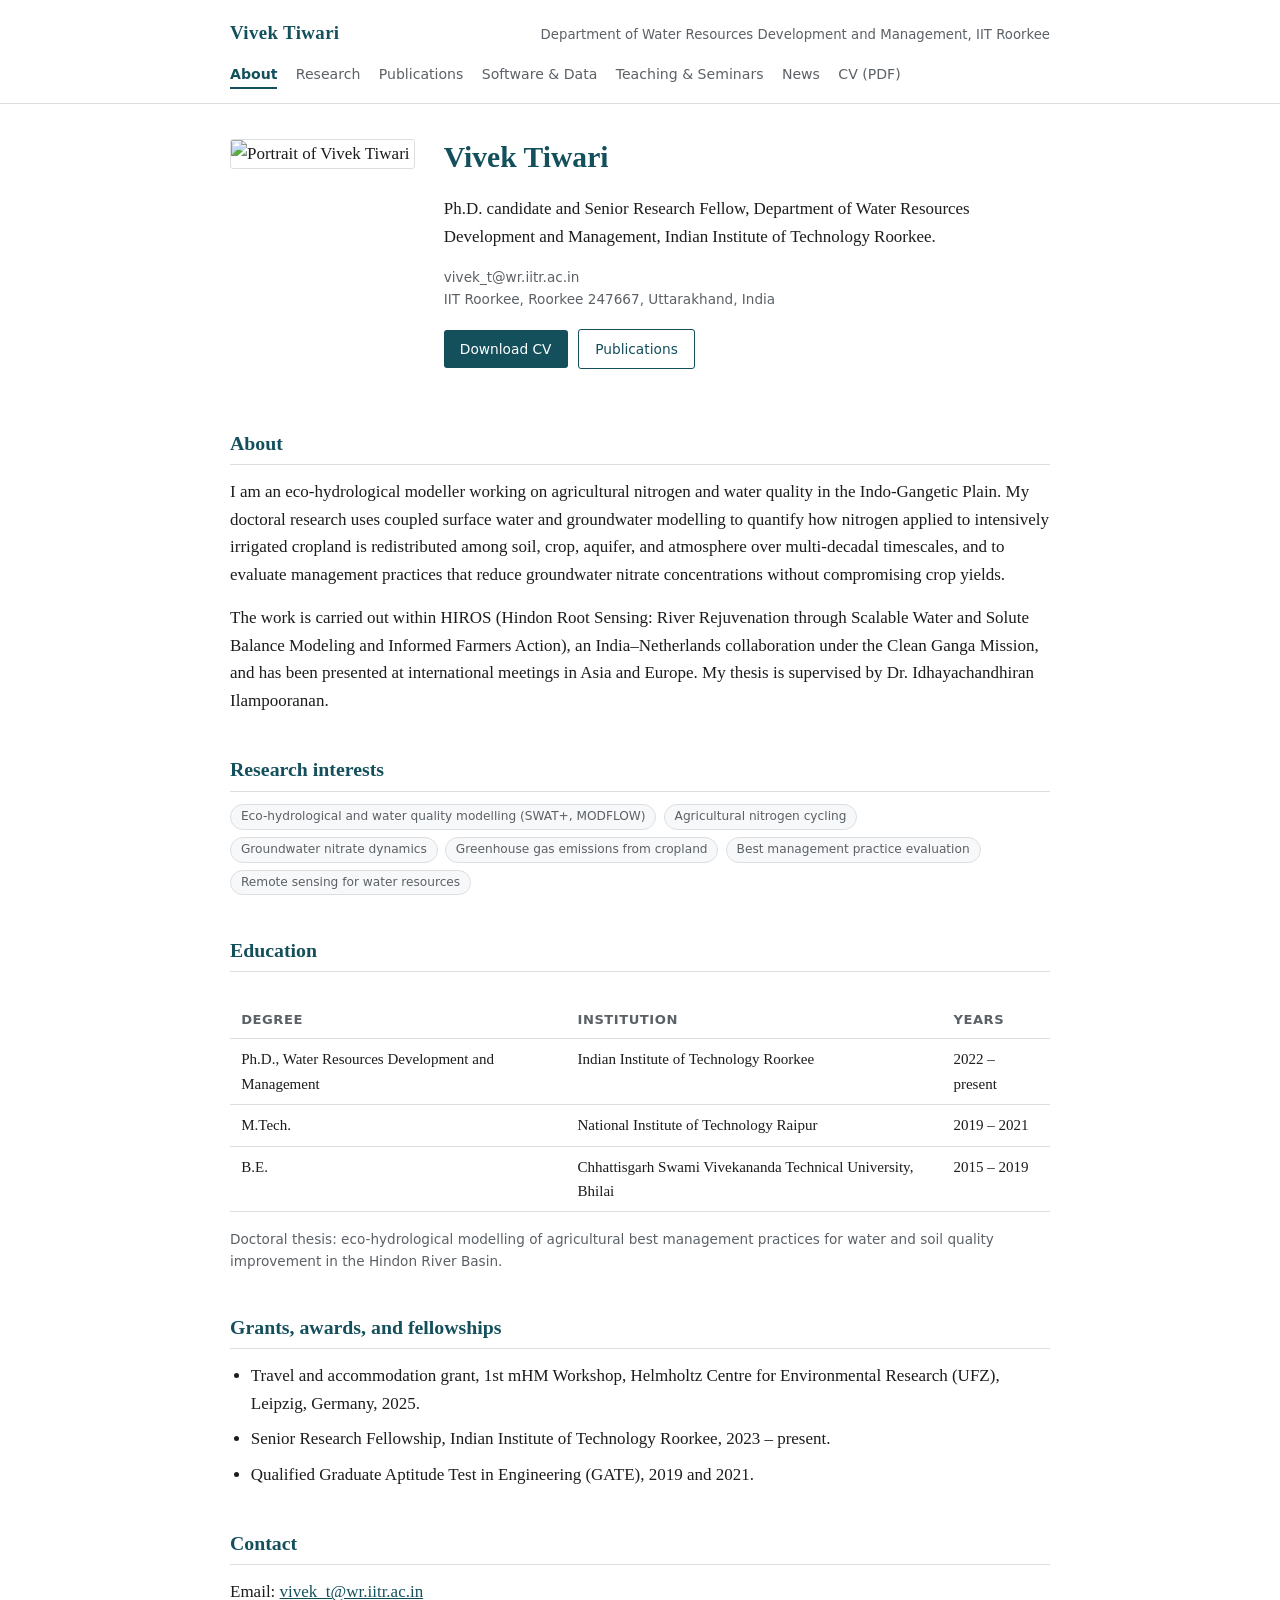
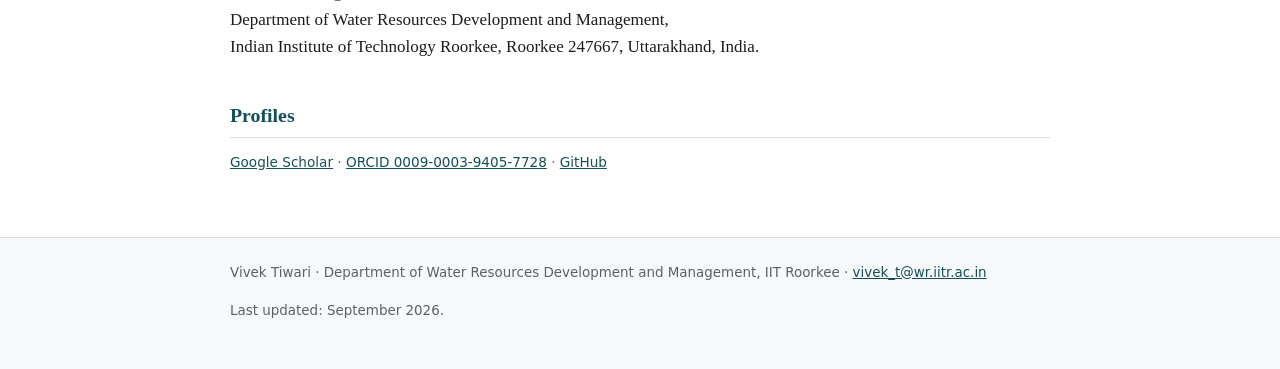
==== index.html @ 1a79f50c "Initial website" ====
<!DOCTYPE html>
<html lang="en">
<head>
<meta charset="utf-8">
<meta name="viewport" content="width=device-width, initial-scale=1">
<title>Vivek Tiwari — Eco-hydrological Modelling, IIT Roorkee</title>
<meta name="description" content="Vivek Tiwari, Ph.D. candidate and Senior Research Fellow at IIT Roorkee, working on agricultural nitrogen cycling, groundwater nitrate, and eco-hydrological modelling in the Indo-Gangetic Plain.">
<link rel="stylesheet" href="style.css">
</head>
<body>

<header class="site">
  <div class="bar">
    <a class="name" href="index.html">Vivek Tiwari</a>
    <span class="affil">Department of Water Resources Development and Management, IIT Roorkee</span>
  </div>
  <nav class="site">
    <a href="index.html" aria-current="page">About</a>
    <a href="research.html">Research</a>
    <a href="publications.html">Publications</a>
    <a href="software.html">Software &amp; Data</a>
    <a href="teaching.html">Teaching &amp; Seminars</a>
    <a href="news.html">News</a>
    <a href="assets/CV_Vivek_Tiwari.pdf">CV (PDF)</a>
  </nav>
</header>

<main>

  <div class="profile">
    <div class="portrait">
      <img src="assets/portrait.jpg" alt="Portrait of Vivek Tiwari">
    </div>
    <div class="intro">
      <h1>Vivek Tiwari</h1>
      <p class="lede">Ph.D. candidate and Senior Research Fellow, Department of Water Resources
      Development and Management, Indian Institute of Technology Roorkee.</p>
      <p class="meta">
        vivek_t@wr.iitr.ac.in<br>
        IIT Roorkee, Roorkee 247667, Uttarakhand, India
      </p>
      <p>
        <a class="btn" href="assets/CV_Vivek_Tiwari.pdf">Download CV</a>
        <a class="btn secondary" href="publications.html">Publications</a>
      </p>
    </div>
  </div>

  <h2>About</h2>

  <p>I am an eco-hydrological modeller working on agricultural nitrogen and water quality in the
  Indo-Gangetic Plain. My doctoral research uses coupled surface water and groundwater modelling to
  quantify how nitrogen applied to intensively irrigated cropland is redistributed among soil, crop,
  aquifer, and atmosphere over multi-decadal timescales, and to evaluate management practices that
  reduce groundwater nitrate concentrations without compromising crop yields.</p>

  <p>The work is carried out within HIROS (Hindon Root Sensing: River Rejuvenation through Scalable
  Water and Solute Balance Modeling and Informed Farmers Action), an India&ndash;Netherlands
  collaboration under the Clean Ganga Mission, and has been presented at international meetings in
  Asia and Europe. My thesis is supervised by Dr. Idhayachandhiran Ilampooranan.</p>

  <h2>Research interests</h2>

  <ul class="tags">
    <li>Eco-hydrological and water quality modelling (SWAT+, MODFLOW)</li>
    <li>Agricultural nitrogen cycling</li>
    <li>Groundwater nitrate dynamics</li>
    <li>Greenhouse gas emissions from cropland</li>
    <li>Best management practice evaluation</li>
    <li>Remote sensing for water resources</li>
  </ul>

  <h2>Education</h2>

  <div class="table-wrap">
  <table>
    <thead>
      <tr><th>Degree</th><th>Institution</th><th>Years</th></tr>
    </thead>
    <tbody>
      <tr>
        <td>Ph.D., Water Resources Development and Management</td>
        <td>Indian Institute of Technology Roorkee</td>
        <td>2022 &ndash; present</td>
      </tr>
      <tr>
        <td>M.Tech.</td>
        <td>National Institute of Technology Raipur</td>
        <td>2019 &ndash; 2021</td>
      </tr>
      <tr>
        <td>B.E.</td>
        <td>Chhattisgarh Swami Vivekananda Technical University, Bhilai</td>
        <td>2015 &ndash; 2019</td>
      </tr>
    </tbody>
  </table>
  </div>

  <p class="meta">Doctoral thesis: eco-hydrological modelling of agricultural best management
  practices for water and soil quality improvement in the Hindon River Basin.</p>

  <h2>Grants, awards, and fellowships</h2>

  <ul>
    <li>Travel and accommodation grant, 1st mHM Workshop, Helmholtz Centre for Environmental
        Research (UFZ), Leipzig, Germany, 2025.</li>
    <li>Senior Research Fellowship, Indian Institute of Technology Roorkee, 2023 &ndash; present.</li>
    <li>Qualified Graduate Aptitude Test in Engineering (GATE), 2019 and 2021.</li>
  </ul>

  <h2>Contact</h2>

  <p>Email: <a href="mailto:vivek_t@wr.iitr.ac.in">vivek_t@wr.iitr.ac.in</a><br>
  Department of Water Resources Development and Management,<br>
  Indian Institute of Technology Roorkee, Roorkee 247667, Uttarakhand, India.</p>

  <h2>Profiles</h2>

  <p class="meta">
    <a href="https://scholar.google.com/citations?user=KB-_3UAAAAAJ&amp;hl=en">Google Scholar</a> &middot;
    <a href="https://orcid.org/0009-0003-9405-7728">ORCID 0009-0003-9405-7728</a> &middot;
    <a href="https://github.com/vivek9t7">GitHub</a>
  </p>

</main>

<footer class="site">
  <div class="inner">
    <p>Vivek Tiwari &middot; Department of Water Resources Development and Management, IIT Roorkee &middot;
    <a href="mailto:vivek_t@wr.iitr.ac.in">vivek_t@wr.iitr.ac.in</a></p>
    <p>Last updated: September 2026.</p>
  </div>
</footer>

</body>
</html>
---- style.css ----
/* ------------------------------------------------------------------
   Personal academic website — shared stylesheet
   Edit colours in the :root block below to change the whole site.
   ------------------------------------------------------------------ */

:root {
  --accent:      #14505c;   /* headings, links, nav bar accent */
  --accent-soft: #e6f0f1;   /* pale background for highlight boxes */
  --text:        #1c1c1c;
  --muted:       #5b6166;
  --rule:        #dcdfe2;
  --bg:          #ffffff;
  --bg-alt:      #f7f8f9;
  --maxw:        860px;
}

* { box-sizing: border-box; }

html { -webkit-text-size-adjust: 100%; }

body {
  margin: 0;
  background: var(--bg);
  color: var(--text);
  font-family: "Iowan Old Style", "Palatino Linotype", Palatino, Georgia, "Times New Roman", serif;
  font-size: 17px;
  line-height: 1.62;
}

/* ---------- header and navigation ---------- */

header.site {
  border-bottom: 1px solid var(--rule);
  background: var(--bg);
}

.bar {
  max-width: var(--maxw);
  margin: 0 auto;
  padding: 1.1rem 1.25rem 0.9rem;
  display: flex;
  flex-wrap: wrap;
  align-items: baseline;
  justify-content: space-between;
  gap: 0.6rem;
}

.bar .name {
  font-size: 1.18rem;
  font-weight: 600;
  letter-spacing: 0.02em;
  color: var(--accent);
  text-decoration: none;
}

.bar .affil {
  font-size: 0.83rem;
  color: var(--muted);
  font-family: system-ui, -apple-system, "Segoe UI", Roboto, sans-serif;
}

nav.site {
  max-width: var(--maxw);
  margin: 0 auto;
  padding: 0 1.25rem 0.85rem;
  display: flex;
  flex-wrap: wrap;
  gap: 1.15rem;
  font-family: system-ui, -apple-system, "Segoe UI", Roboto, sans-serif;
  font-size: 0.88rem;
}

nav.site a {
  color: var(--muted);
  text-decoration: none;
  padding-bottom: 2px;
  border-bottom: 2px solid transparent;
}

nav.site a:hover { color: var(--accent); }

nav.site a[aria-current="page"] {
  color: var(--accent);
  border-bottom-color: var(--accent);
  font-weight: 600;
}

/* ---------- layout ---------- */

main {
  max-width: var(--maxw);
  margin: 0 auto;
  padding: 2.2rem 1.25rem 3rem;
}

h1 {
  font-size: 1.85rem;
  line-height: 1.25;
  margin: 0 0 1.2rem;
  color: var(--accent);
  font-weight: 600;
}

h2 {
  font-size: 1.24rem;
  margin: 2.4rem 0 0.8rem;
  padding-bottom: 0.35rem;
  border-bottom: 1px solid var(--rule);
  color: var(--accent);
  font-weight: 600;
}

h3 {
  font-size: 1.02rem;
  margin: 1.6rem 0 0.5rem;
  font-weight: 600;
}

p { margin: 0 0 1rem; }

a { color: var(--accent); }

ul, ol { padding-left: 1.3rem; margin: 0 0 1rem; }
li { margin-bottom: 0.5rem; }

/* ---------- profile block on the home page ---------- */

.profile {
  display: flex;
  flex-wrap: wrap;
  gap: 1.8rem;
  align-items: flex-start;
  margin-bottom: 1.6rem;
}

.profile .portrait {
  width: 185px;
  flex: 0 0 185px;
}

.profile .portrait img {
  width: 100%;
  border-radius: 3px;
  display: block;
  border: 1px solid var(--rule);
}

.profile .intro { flex: 1 1 380px; }

.placeholder-photo {
  width: 100%;
  aspect-ratio: 4 / 5;
  border: 1px dashed var(--rule);
  background: var(--bg-alt);
  display: flex;
  align-items: center;
  justify-content: center;
  text-align: center;
  padding: 0.8rem;
  color: var(--muted);
  font-family: system-ui, sans-serif;
  font-size: 0.76rem;
}

/* ---------- reusable pieces ---------- */

.lede { font-size: 1.06rem; color: var(--text); }

.meta {
  font-family: system-ui, -apple-system, "Segoe UI", Roboto, sans-serif;
  font-size: 0.85rem;
  color: var(--muted);
}

.box {
  background: var(--accent-soft);
  border-left: 3px solid var(--accent);
  padding: 0.9rem 1.1rem;
  margin: 1.4rem 0;
  border-radius: 0 3px 3px 0;
}

.box p:last-child { margin-bottom: 0; }

.pub-list { list-style: none; padding-left: 0; }

.pub-list > li {
  padding-left: 2.2rem;
  position: relative;
  margin-bottom: 1.15rem;
}

.pub-list > li .num {
  position: absolute;
  left: 0;
  top: 0;
  color: var(--muted);
  font-family: system-ui, sans-serif;
  font-size: 0.85rem;
}

.venue { color: var(--muted); }

.tags {
  display: flex;
  flex-wrap: wrap;
  gap: 0.45rem;
  margin: 0.4rem 0 0;
  padding: 0;
  list-style: none;
}

.tags li {
  font-family: system-ui, sans-serif;
  font-size: 0.76rem;
  background: var(--bg-alt);
  border: 1px solid var(--rule);
  border-radius: 999px;
  padding: 0.12rem 0.62rem;
  color: var(--muted);
  margin: 0;
}

.btn {
  display: inline-block;
  font-family: system-ui, sans-serif;
  font-size: 0.86rem;
  text-decoration: none;
  color: #fff;
  background: var(--accent);
  padding: 0.48rem 1rem;
  border-radius: 3px;
  margin: 0.2rem 0.4rem 0.2rem 0;
}

.btn.secondary {
  background: transparent;
  color: var(--accent);
  border: 1px solid var(--accent);
}

.news-item {
  border-bottom: 1px solid var(--rule);
  padding-bottom: 1rem;
  margin-bottom: 1.1rem;
}

.news-item:last-child { border-bottom: none; }

.news-date {
  font-family: system-ui, sans-serif;
  font-size: 0.78rem;
  letter-spacing: 0.04em;
  text-transform: uppercase;
  color: var(--muted);
  display: block;
  margin-bottom: 0.2rem;
}

.figure {
  margin: 1.5rem 0;
}

.figure img {
  width: 100%;
  display: block;
  border: 1px solid var(--rule);
  border-radius: 3px;
}

.figure figcaption {
  font-family: system-ui, sans-serif;
  font-size: 0.82rem;
  color: var(--muted);
  margin-top: 0.45rem;
}

.placeholder-figure {
  width: 100%;
  min-height: 200px;
  border: 1px dashed var(--rule);
  background: var(--bg-alt);
  display: flex;
  align-items: center;
  justify-content: center;
  text-align: center;
  padding: 1rem;
  color: var(--muted);
  font-family: system-ui, sans-serif;
  font-size: 0.8rem;
  border-radius: 3px;
}

table {
  width: 100%;
  border-collapse: collapse;
  font-size: 0.94rem;
  margin: 1rem 0;
}

th, td {
  text-align: left;
  padding: 0.5rem 0.7rem;
  border-bottom: 1px solid var(--rule);
  vertical-align: top;
}

th {
  font-family: system-ui, sans-serif;
  font-size: 0.82rem;
  text-transform: uppercase;
  letter-spacing: 0.04em;
  color: var(--muted);
}

.table-wrap { overflow-x: auto; }

/* ---------- footer ---------- */

footer.site {
  border-top: 1px solid var(--rule);
  background: var(--bg-alt);
  font-family: system-ui, -apple-system, "Segoe UI", Roboto, sans-serif;
  font-size: 0.84rem;
  color: var(--muted);
}

footer.site .inner {
  max-width: var(--maxw);
  margin: 0 auto;
  padding: 1.5rem 1.25rem 2rem;
}

footer.site a { color: var(--accent); }

/* ---------- small screens ---------- */

@media (max-width: 620px) {
  body { font-size: 16px; }
  h1 { font-size: 1.55rem; }
  .profile { gap: 1.1rem; }
  .profile .portrait { flex: 0 0 140px; width: 140px; }
}

/* ---------- printing ---------- */

@media print {
  header.site, footer.site, nav.site { display: none; }
  body { font-size: 11pt; }
}
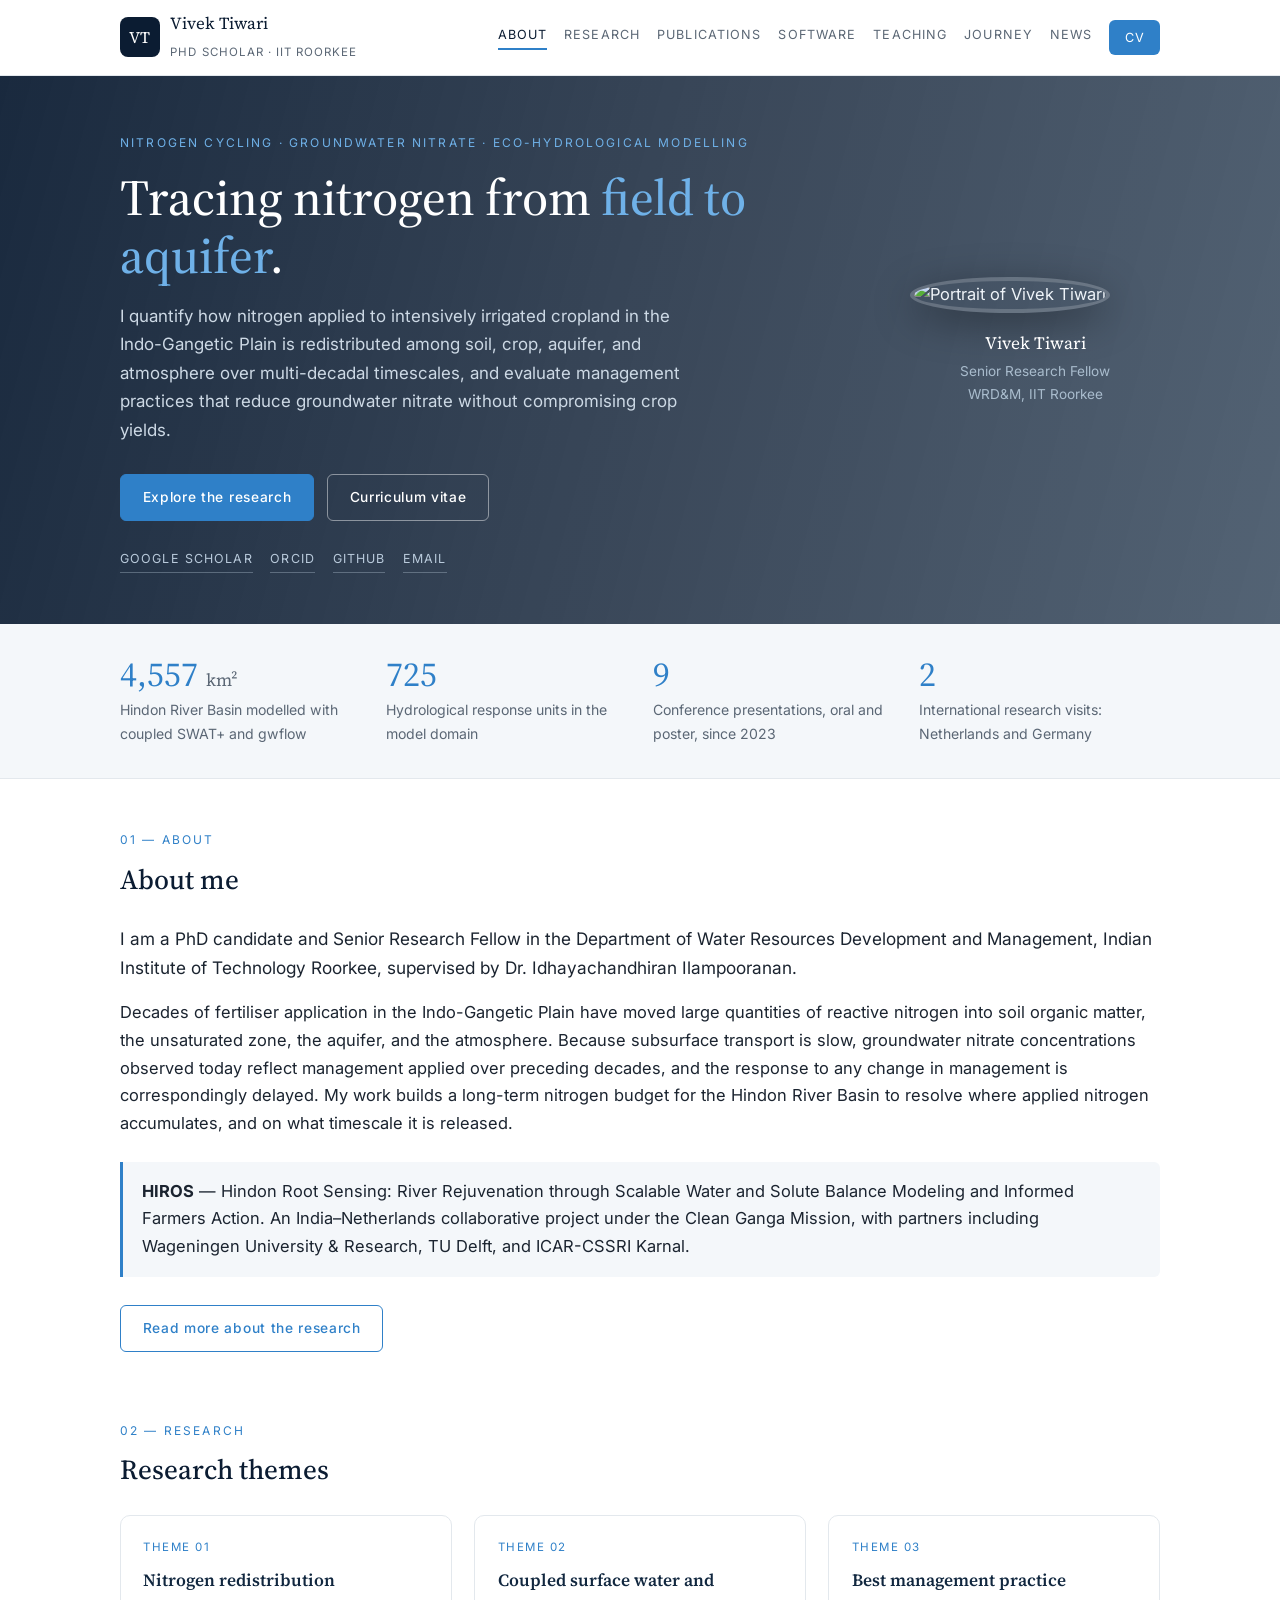
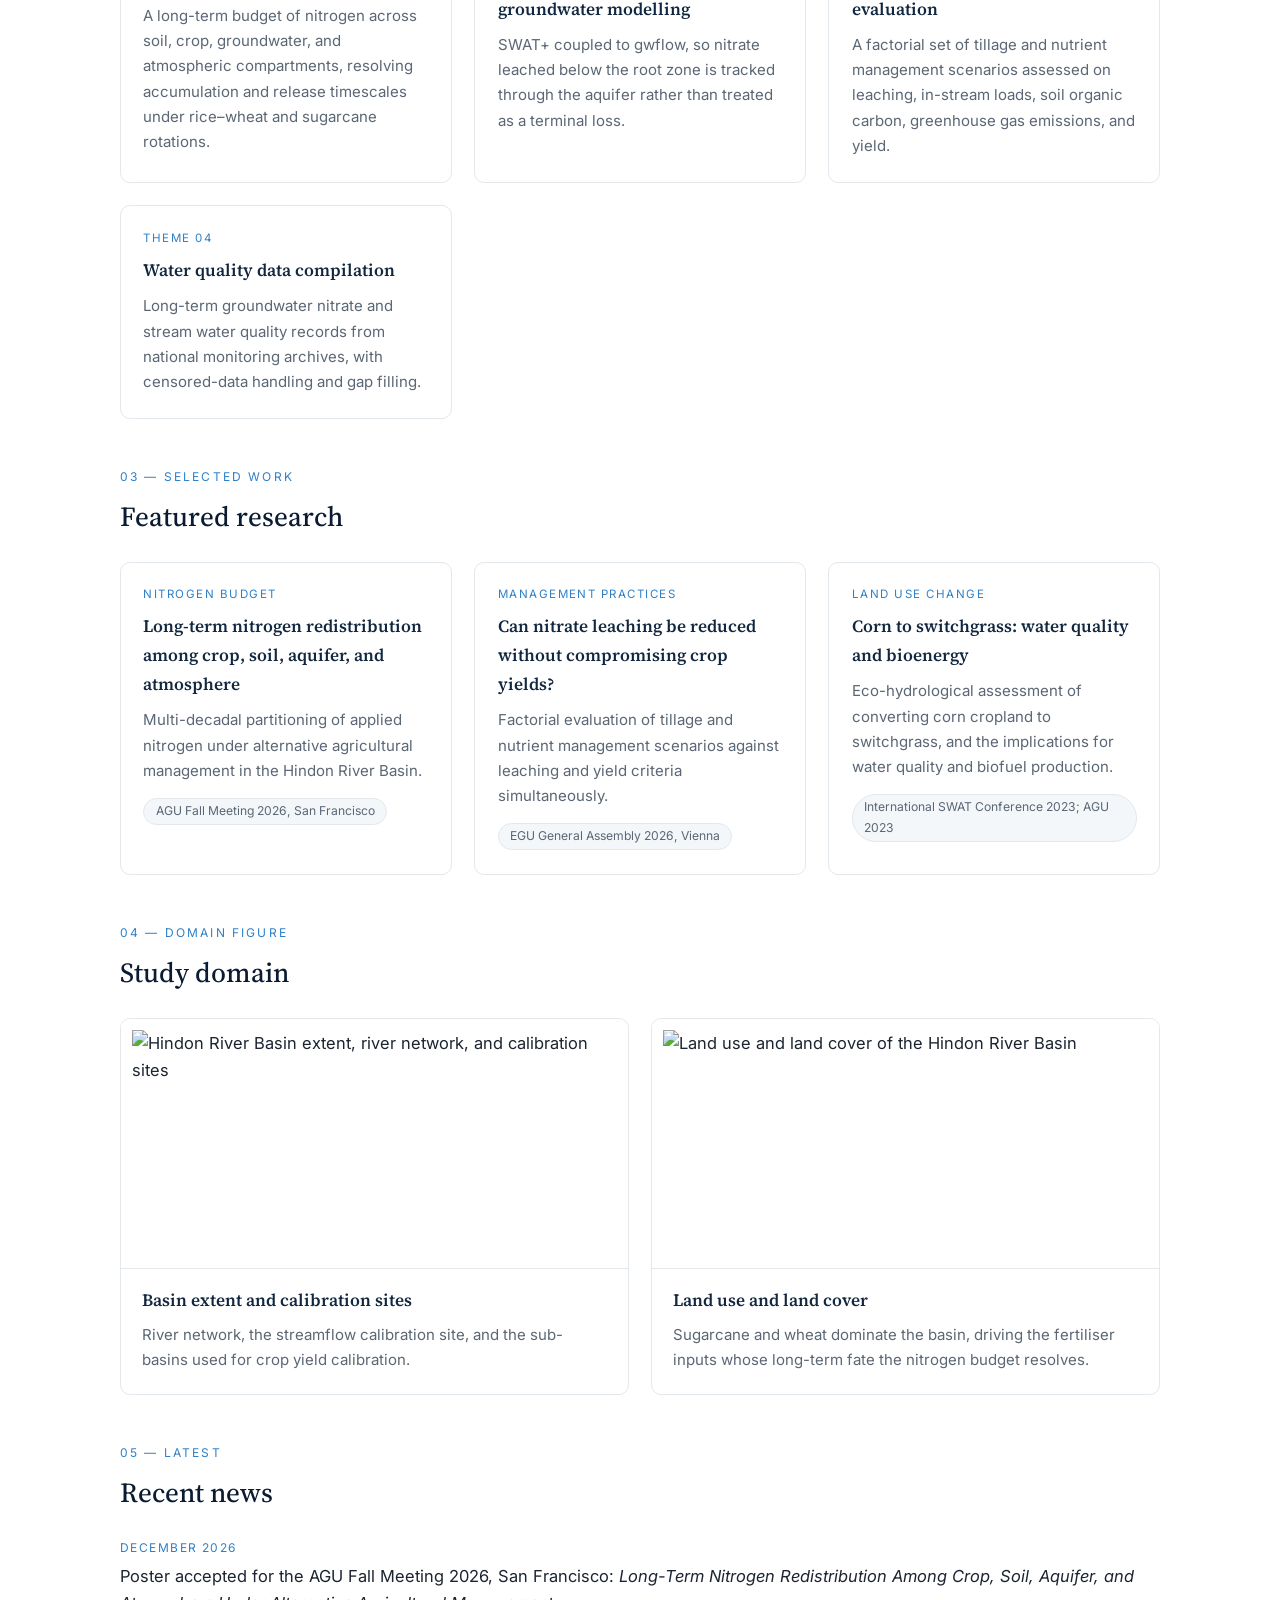
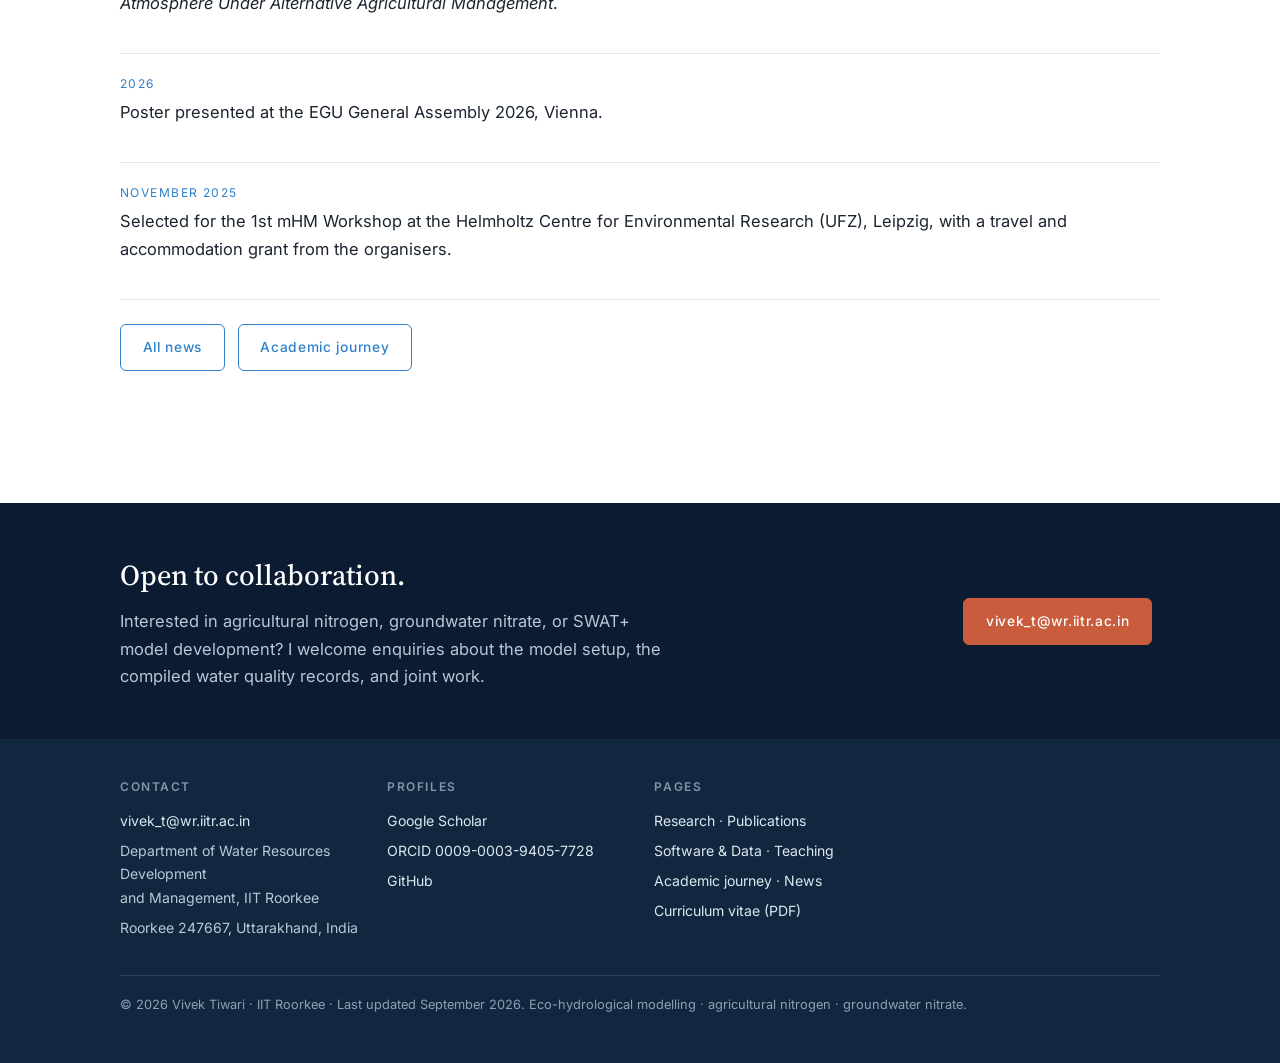
==== commit 86fc64c3: "Redesign site: hero, key numbers, cards, academic journey page" ====
--- a/index.html
+++ b/index.html
@@ -4,132 +4,273 @@
 <meta charset="utf-8">
 <meta name="viewport" content="width=device-width, initial-scale=1">
 <title>Vivek Tiwari — Eco-hydrological Modelling, IIT Roorkee</title>
-<meta name="description" content="Vivek Tiwari, Ph.D. candidate and Senior Research Fellow at IIT Roorkee, working on agricultural nitrogen cycling, groundwater nitrate, and eco-hydrological modelling in the Indo-Gangetic Plain.">
+<meta name="description" content="Vivek Tiwari, PhD candidate and Senior Research Fellow at IIT Roorkee, working on agricultural nitrogen cycling, groundwater nitrate, and coupled surface water-groundwater modelling in the Indo-Gangetic Plain.">
+<link rel="preconnect" href="https://fonts.googleapis.com">
+<link rel="preconnect" href="https://fonts.gstatic.com" crossorigin>
+<link href="https://fonts.googleapis.com/css2?family=Inter:wght@400;500;600&family=Source+Serif+4:opsz,wght@8..60,400;8..60,500;8..60,600&display=swap" rel="stylesheet">
 <link rel="stylesheet" href="style.css">
 </head>
 <body>
 
 <header class="site">
   <div class="bar">
-    <a class="name" href="index.html">Vivek Tiwari</a>
-    <span class="affil">Department of Water Resources Development and Management, IIT Roorkee</span>
-  </div>
-  <nav class="site">
-    <a href="index.html" aria-current="page">About</a>
-    <a href="research.html">Research</a>
-    <a href="publications.html">Publications</a>
-    <a href="software.html">Software &amp; Data</a>
-    <a href="teaching.html">Teaching &amp; Seminars</a>
-    <a href="news.html">News</a>
-    <a href="assets/CV_Vivek_Tiwari.pdf">CV (PDF)</a>
-  </nav>
+    <a class="brand" href="index.html">
+      <span class="monogram">VT</span>
+      <span>
+        <span class="who">Vivek Tiwari</span><br>
+        <span class="role">PhD Scholar &middot; IIT Roorkee</span>
+      </span>
+    </a>
+    <nav class="site">
+      <a href="index.html" aria-current="page">About</a>
+      <a href="research.html">Research</a>
+      <a href="publications.html">Publications</a>
+      <a href="software.html">Software</a>
+      <a href="teaching.html">Teaching</a>
+      <a href="journey.html">Journey</a>
+      <a href="news.html">News</a>
+      <a class="nav-cta" href="assets/CV_Vivek_Tiwari.pdf">CV</a>
+    </nav>
+  </div>
 </header>
 
-<main>
-
-  <div class="profile">
+<!-- ===== HERO =====
+     TAGLINE: the <h1> below is the tagline. Alternatives, if you prefer one of these —
+     replace the text inside <h1> and keep the <em> tags around the words you want in blue:
+       Tracing nitrogen from <em>field to aquifer</em>.
+       Modelling nitrogen, water, and <em>yield</em> in the Indo-Gangetic Plain.
+       Where fertiliser goes, and <em>how long it stays</em>.
+       Reducing nitrate leaching <em>without losing yield</em>.
+-->
+<section class="hero">
+  <div class="inner">
+    <div class="text">
+      <p class="eyebrow">Nitrogen cycling &middot; Groundwater nitrate &middot; Eco-hydrological modelling</p>
+      <h1>Tracing nitrogen from <em>field to aquifer</em>.</h1>
+      <p class="lead">I quantify how nitrogen applied to intensively irrigated cropland in the
+      Indo-Gangetic Plain is redistributed among soil, crop, aquifer, and atmosphere over
+      multi-decadal timescales, and evaluate management practices that reduce groundwater nitrate
+      without compromising crop yields.</p>
+      <p>
+        <a class="btn" href="research.html">Explore the research</a>
+        <a class="btn ghost" href="assets/CV_Vivek_Tiwari.pdf">Curriculum vitae</a>
+      </p>
+      <div class="profile-links">
+        <a href="https://scholar.google.com/citations?user=KB-_3UAAAAAJ&amp;hl=en">Google Scholar</a>
+        <a href="https://orcid.org/0009-0003-9405-7728">ORCID</a>
+        <a href="https://github.com/vivek9t7">GitHub</a>
+        <a href="mailto:vivek_t@wr.iitr.ac.in">Email</a>
+      </div>
+    </div>
     <div class="portrait">
       <img src="assets/portrait.jpg" alt="Portrait of Vivek Tiwari">
-    </div>
-    <div class="intro">
-      <h1>Vivek Tiwari</h1>
-      <p class="lede">Ph.D. candidate and Senior Research Fellow, Department of Water Resources
-      Development and Management, Indian Institute of Technology Roorkee.</p>
-      <p class="meta">
-        vivek_t@wr.iitr.ac.in<br>
-        IIT Roorkee, Roorkee 247667, Uttarakhand, India
-      </p>
-      <p>
-        <a class="btn" href="assets/CV_Vivek_Tiwari.pdf">Download CV</a>
-        <a class="btn secondary" href="publications.html">Publications</a>
-      </p>
-    </div>
-  </div>
-
-  <h2>About</h2>
-
-  <p>I am an eco-hydrological modeller working on agricultural nitrogen and water quality in the
-  Indo-Gangetic Plain. My doctoral research uses coupled surface water and groundwater modelling to
-  quantify how nitrogen applied to intensively irrigated cropland is redistributed among soil, crop,
-  aquifer, and atmosphere over multi-decadal timescales, and to evaluate management practices that
-  reduce groundwater nitrate concentrations without compromising crop yields.</p>
-
-  <p>The work is carried out within HIROS (Hindon Root Sensing: River Rejuvenation through Scalable
-  Water and Solute Balance Modeling and Informed Farmers Action), an India&ndash;Netherlands
-  collaboration under the Clean Ganga Mission, and has been presented at international meetings in
-  Asia and Europe. My thesis is supervised by Dr. Idhayachandhiran Ilampooranan.</p>
-
-  <h2>Research interests</h2>
-
-  <ul class="tags">
-    <li>Eco-hydrological and water quality modelling (SWAT+, MODFLOW)</li>
-    <li>Agricultural nitrogen cycling</li>
-    <li>Groundwater nitrate dynamics</li>
-    <li>Greenhouse gas emissions from cropland</li>
-    <li>Best management practice evaluation</li>
-    <li>Remote sensing for water resources</li>
-  </ul>
-
-  <h2>Education</h2>
-
-  <div class="table-wrap">
-  <table>
-    <thead>
-      <tr><th>Degree</th><th>Institution</th><th>Years</th></tr>
-    </thead>
-    <tbody>
-      <tr>
-        <td>Ph.D., Water Resources Development and Management</td>
-        <td>Indian Institute of Technology Roorkee</td>
-        <td>2022 &ndash; present</td>
-      </tr>
-      <tr>
-        <td>M.Tech.</td>
-        <td>National Institute of Technology Raipur</td>
-        <td>2019 &ndash; 2021</td>
-      </tr>
-      <tr>
-        <td>B.E.</td>
-        <td>Chhattisgarh Swami Vivekananda Technical University, Bhilai</td>
-        <td>2015 &ndash; 2019</td>
-      </tr>
-    </tbody>
-  </table>
-  </div>
-
-  <p class="meta">Doctoral thesis: eco-hydrological modelling of agricultural best management
-  practices for water and soil quality improvement in the Hindon River Basin.</p>
-
-  <h2>Grants, awards, and fellowships</h2>
-
-  <ul>
-    <li>Travel and accommodation grant, 1st mHM Workshop, Helmholtz Centre for Environmental
-        Research (UFZ), Leipzig, Germany, 2025.</li>
-    <li>Senior Research Fellowship, Indian Institute of Technology Roorkee, 2023 &ndash; present.</li>
-    <li>Qualified Graduate Aptitude Test in Engineering (GATE), 2019 and 2021.</li>
-  </ul>
-
-  <h2>Contact</h2>
-
-  <p>Email: <a href="mailto:vivek_t@wr.iitr.ac.in">vivek_t@wr.iitr.ac.in</a><br>
-  Department of Water Resources Development and Management,<br>
-  Indian Institute of Technology Roorkee, Roorkee 247667, Uttarakhand, India.</p>
-
-  <h2>Profiles</h2>
-
-  <p class="meta">
-    <a href="https://scholar.google.com/citations?user=KB-_3UAAAAAJ&amp;hl=en">Google Scholar</a> &middot;
-    <a href="https://orcid.org/0009-0003-9405-7728">ORCID 0009-0003-9405-7728</a> &middot;
-    <a href="https://github.com/vivek9t7">GitHub</a>
-  </p>
+      <p class="who-line" style="margin-top:1rem;text-align:center">Vivek Tiwari</p>
+      <p class="where-line" style="text-align:center">Senior Research Fellow<br>WRD&amp;M, IIT Roorkee</p>
+    </div>
+  </div>
+</section>
+
+<section class="stats">
+  <div class="inner">
+    <div class="stat">
+      <span class="n">4,557 <small>km&sup2;</small></span>
+      <p>Hindon River Basin modelled with coupled SWAT+ and gwflow</p>
+    </div>
+    <div class="stat">
+      <span class="n">725</span>
+      <p>Hydrological response units in the model domain</p>
+    </div>
+    <div class="stat">
+      <span class="n">9</span>
+      <p>Conference presentations, oral and poster, since 2023</p>
+    </div>
+    <div class="stat">
+      <span class="n">2</span>
+      <p>International research visits: Netherlands and Germany</p>
+    </div>
+  </div>
+</section>
+
+<main>
+
+  <div class="section-head">
+    <p class="eyebrow">01 — About</p>
+    <h2>About me</h2>
+  </div>
+
+  <div class="two-col">
+    <div class="body">
+      <p class="lede">I am a PhD candidate and Senior Research Fellow in the Department of Water
+      Resources Development and Management, Indian Institute of Technology Roorkee, supervised by
+      Dr. Idhayachandhiran Ilampooranan.</p>
+
+      <p>Decades of fertiliser application in the Indo-Gangetic Plain have moved large quantities of
+      reactive nitrogen into soil organic matter, the unsaturated zone, the aquifer, and the
+      atmosphere. Because subsurface transport is slow, groundwater nitrate concentrations observed
+      today reflect management applied over preceding decades, and the response to any change in
+      management is correspondingly delayed. My work builds a long-term nitrogen budget for the
+      Hindon River Basin to resolve where applied nitrogen accumulates, and on what timescale it is
+      released.</p>
+
+      <div class="box">
+        <p><strong>HIROS</strong> — Hindon Root Sensing: River Rejuvenation through Scalable Water
+        and Solute Balance Modeling and Informed Farmers Action. An India&ndash;Netherlands
+        collaborative project under the Clean Ganga Mission, with partners including Wageningen
+        University &amp; Research, TU Delft, and ICAR-CSSRI Karnal.</p>
+      </div>
+
+      <p><a class="btn outline" href="research.html">Read more about the research</a></p>
+    </div>
+  </div>
+
+  <div class="section-head">
+    <p class="eyebrow">02 — Research</p>
+    <h2>Research themes</h2>
+  </div>
+
+  <div class="cards">
+    <div class="card">
+      <p class="kicker">Theme 01</p>
+      <h3>Nitrogen redistribution</h3>
+      <p>A long-term budget of nitrogen across soil, crop, groundwater, and atmospheric
+      compartments, resolving accumulation and release timescales under rice&ndash;wheat and
+      sugarcane rotations.</p>
+    </div>
+    <div class="card">
+      <p class="kicker">Theme 02</p>
+      <h3>Coupled surface water and groundwater modelling</h3>
+      <p>SWAT+ coupled to gwflow, so nitrate leached below the root zone is tracked through the
+      aquifer rather than treated as a terminal loss.</p>
+    </div>
+    <div class="card">
+      <p class="kicker">Theme 03</p>
+      <h3>Best management practice evaluation</h3>
+      <p>A factorial set of tillage and nutrient management scenarios assessed on leaching, in-stream
+      loads, soil organic carbon, greenhouse gas emissions, and yield.</p>
+    </div>
+    <div class="card">
+      <p class="kicker">Theme 04</p>
+      <h3>Water quality data compilation</h3>
+      <p>Long-term groundwater nitrate and stream water quality records from national monitoring
+      archives, with censored-data handling and gap filling.</p>
+    </div>
+  </div>
+
+  <div class="section-head">
+    <p class="eyebrow">03 — Selected work</p>
+    <h2>Featured research</h2>
+  </div>
+
+  <div class="cards">
+    <div class="card">
+      <p class="kicker">Nitrogen budget</p>
+      <h3>Long-term nitrogen redistribution among crop, soil, aquifer, and atmosphere</h3>
+      <p>Multi-decadal partitioning of applied nitrogen under alternative agricultural management in
+      the Hindon River Basin.</p>
+      <span class="venue-tag">AGU Fall Meeting 2026, San Francisco</span>
+    </div>
+    <div class="card">
+      <p class="kicker">Management practices</p>
+      <h3>Can nitrate leaching be reduced without compromising crop yields?</h3>
+      <p>Factorial evaluation of tillage and nutrient management scenarios against leaching and yield
+      criteria simultaneously.</p>
+      <span class="venue-tag">EGU General Assembly 2026, Vienna</span>
+    </div>
+    <div class="card">
+      <p class="kicker">Land use change</p>
+      <h3>Corn to switchgrass: water quality and bioenergy</h3>
+      <p>Eco-hydrological assessment of converting corn cropland to switchgrass, and the implications
+      for water quality and biofuel production.</p>
+      <span class="venue-tag">International SWAT Conference 2023; AGU 2023</span>
+    </div>
+  </div>
+
+  <div class="section-head">
+    <p class="eyebrow">04 — Domain figure</p>
+    <h2>Study domain</h2>
+  </div>
+
+  <div class="cards">
+    <div class="card figure-card">
+      <div class="thumb"><img src="assets/highlight-basin.png" alt="Hindon River Basin extent, river network, and calibration sites"></div>
+      <div class="cap">
+        <h3>Basin extent and calibration sites</h3>
+        <p>River network, the streamflow calibration site, and the sub-basins used for crop yield
+        calibration.</p>
+      </div>
+    </div>
+    <div class="card figure-card">
+      <div class="thumb"><img src="assets/highlight-lulc.png" alt="Land use and land cover of the Hindon River Basin"></div>
+      <div class="cap">
+        <h3>Land use and land cover</h3>
+        <p>Sugarcane and wheat dominate the basin, driving the fertiliser inputs whose long-term fate
+        the nitrogen budget resolves.</p>
+      </div>
+    </div>
+  </div>
+
+  <div class="section-head">
+    <p class="eyebrow">05 — Latest</p>
+    <h2>Recent news</h2>
+  </div>
+
+  <div class="news-item">
+    <span class="news-date">December 2026</span>
+    <p>Poster accepted for the AGU Fall Meeting 2026, San Francisco: <em>Long-Term Nitrogen
+    Redistribution Among Crop, Soil, Aquifer, and Atmosphere Under Alternative Agricultural
+    Management</em>.</p>
+  </div>
+  <div class="news-item">
+    <span class="news-date">2026</span>
+    <p>Poster presented at the EGU General Assembly 2026, Vienna.</p>
+  </div>
+  <div class="news-item">
+    <span class="news-date">November 2025</span>
+    <p>Selected for the 1st mHM Workshop at the Helmholtz Centre for Environmental Research (UFZ),
+    Leipzig, with a travel and accommodation grant from the organisers.</p>
+  </div>
+
+  <p><a class="btn outline" href="news.html">All news</a>
+     <a class="btn outline" href="journey.html">Academic journey</a></p>
 
 </main>
 
+<section class="cta-band">
+  <div class="inner">
+    <div>
+      <h2>Open to collaboration.</h2>
+      <p>Interested in agricultural nitrogen, groundwater nitrate, or SWAT+ model development?
+      I welcome enquiries about the model setup, the compiled water quality records, and joint work.</p>
+    </div>
+    <div>
+      <a class="btn warm" href="mailto:vivek_t@wr.iitr.ac.in">vivek_t@wr.iitr.ac.in</a>
+    </div>
+  </div>
+</section>
+
 <footer class="site">
   <div class="inner">
-    <p>Vivek Tiwari &middot; Department of Water Resources Development and Management, IIT Roorkee &middot;
-    <a href="mailto:vivek_t@wr.iitr.ac.in">vivek_t@wr.iitr.ac.in</a></p>
-    <p>Last updated: September 2026.</p>
+    <div>
+      <h4>Contact</h4>
+      <p><a href="mailto:vivek_t@wr.iitr.ac.in">vivek_t@wr.iitr.ac.in</a></p>
+      <p>Department of Water Resources Development<br>and Management, IIT Roorkee</p>
+      <p>Roorkee 247667, Uttarakhand, India</p>
+    </div>
+    <div>
+      <h4>Profiles</h4>
+      <p><a href="https://scholar.google.com/citations?user=KB-_3UAAAAAJ&amp;hl=en">Google Scholar</a></p>
+      <p><a href="https://orcid.org/0009-0003-9405-7728">ORCID 0009-0003-9405-7728</a></p>
+      <p><a href="https://github.com/vivek9t7">GitHub</a></p>
+    </div>
+    <div>
+      <h4>Pages</h4>
+      <p><a href="research.html">Research</a> &middot; <a href="publications.html">Publications</a></p>
+      <p><a href="software.html">Software &amp; Data</a> &middot; <a href="teaching.html">Teaching</a></p>
+      <p><a href="journey.html">Academic journey</a> &middot; <a href="news.html">News</a></p>
+      <p><a href="assets/CV_Vivek_Tiwari.pdf">Curriculum vitae (PDF)</a></p>
+    </div>
+    <p class="colophon">&copy; 2026 Vivek Tiwari &middot; IIT Roorkee &middot; Last updated September 2026.
+    Eco-hydrological modelling &middot; agricultural nitrogen &middot; groundwater nitrate.</p>
   </div>
 </footer>
 
--- a/style.css
+++ b/style.css
@@ -1,350 +1,366 @@
-/* ------------------------------------------------------------------
-   Personal academic website — shared stylesheet
-   Edit colours in the :root block below to change the whole site.
-   ------------------------------------------------------------------ */
+/* ==================================================================
+   Vivek Tiwari — personal academic website
+   One stylesheet for every page. All colours are set in :root below.
+   ================================================================== */
 
 :root {
-  --accent:      #14505c;   /* headings, links, nav bar accent */
-  --accent-soft: #e6f0f1;   /* pale background for highlight boxes */
-  --text:        #1c1c1c;
-  --muted:       #5b6166;
-  --rule:        #dcdfe2;
-  --bg:          #ffffff;
-  --bg-alt:      #f7f8f9;
-  --maxw:        860px;
+  --navy-900: #0b1c32;
+  --navy-800: #11273f;
+  --navy-700: #1b3854;
+  --blue:     #2f80c8;   /* primary accent: links, numbers, buttons */
+  --blue-lt:  #6fb1e8;
+  --teal:     #2f9c8f;   /* secondary accent, used sparingly */
+  --warm:     #c95c3c;   /* call-to-action button */
+  --ink:      #1b2430;
+  --muted:    #5b6775;
+  --line:     #e3e8ed;
+  --bg:       #ffffff;
+  --soft:     #f4f7fa;
+  --maxw:     1080px;
+  --display:  "Source Serif 4", "EB Garamond", Georgia, "Times New Roman", serif;
+  --sans:     "Inter", system-ui, -apple-system, "Segoe UI", Roboto, Arial, sans-serif;
 }
 
 * { box-sizing: border-box; }
-
-html { -webkit-text-size-adjust: 100%; }
+html { -webkit-text-size-adjust: 100%; scroll-behavior: smooth; }
 
 body {
   margin: 0;
   background: var(--bg);
-  color: var(--text);
-  font-family: "Iowan Old Style", "Palatino Linotype", Palatino, Georgia, "Times New Roman", serif;
-  font-size: 17px;
-  line-height: 1.62;
-}
-
-/* ---------- header and navigation ---------- */
+  color: var(--ink);
+  font-family: var(--sans);
+  font-size: 16.5px;
+  line-height: 1.68;
+}
+
+img { max-width: 100%; }
+a { color: var(--blue); }
+
+/* ---------------- navigation ---------------- */
 
 header.site {
-  border-bottom: 1px solid var(--rule);
-  background: var(--bg);
+  position: sticky; top: 0; z-index: 30;
+  background: rgba(255,255,255,0.96);
+  border-bottom: 1px solid var(--line);
+  backdrop-filter: saturate(180%) blur(8px);
 }
 
 .bar {
-  max-width: var(--maxw);
-  margin: 0 auto;
-  padding: 1.1rem 1.25rem 0.9rem;
-  display: flex;
-  flex-wrap: wrap;
-  align-items: baseline;
-  justify-content: space-between;
-  gap: 0.6rem;
-}
-
-.bar .name {
-  font-size: 1.18rem;
-  font-weight: 600;
-  letter-spacing: 0.02em;
-  color: var(--accent);
-  text-decoration: none;
-}
-
-.bar .affil {
-  font-size: 0.83rem;
-  color: var(--muted);
-  font-family: system-ui, -apple-system, "Segoe UI", Roboto, sans-serif;
-}
-
-nav.site {
-  max-width: var(--maxw);
-  margin: 0 auto;
-  padding: 0 1.25rem 0.85rem;
-  display: flex;
-  flex-wrap: wrap;
-  gap: 1.15rem;
-  font-family: system-ui, -apple-system, "Segoe UI", Roboto, sans-serif;
-  font-size: 0.88rem;
-}
+  max-width: var(--maxw); margin: 0 auto;
+  padding: 0.6rem 1.25rem;
+  display: flex; align-items: center; gap: 1.2rem; flex-wrap: wrap;
+}
+
+.brand { display: flex; align-items: center; gap: 0.65rem; text-decoration: none; }
+
+.monogram {
+  width: 40px; height: 40px; border-radius: 8px;
+  background: var(--navy-900); color: #fff;
+  display: flex; align-items: center; justify-content: center;
+  font-family: var(--display); font-size: 1rem; letter-spacing: 0.04em;
+}
+
+.brand .who { font-family: var(--display); font-size: 1.05rem; color: var(--navy-900); line-height: 1.15; }
+.brand .role { font-size: 0.72rem; letter-spacing: 0.09em; text-transform: uppercase; color: var(--muted); }
+
+nav.site { display: flex; flex-wrap: wrap; align-items: center; gap: 1.05rem; margin-left: auto; }
 
 nav.site a {
-  color: var(--muted);
-  text-decoration: none;
-  padding-bottom: 2px;
-  border-bottom: 2px solid transparent;
-}
-
-nav.site a:hover { color: var(--accent); }
-
-nav.site a[aria-current="page"] {
-  color: var(--accent);
-  border-bottom-color: var(--accent);
-  font-weight: 600;
-}
-
-/* ---------- layout ---------- */
-
-main {
-  max-width: var(--maxw);
-  margin: 0 auto;
-  padding: 2.2rem 1.25rem 3rem;
-}
-
-h1 {
-  font-size: 1.85rem;
-  line-height: 1.25;
-  margin: 0 0 1.2rem;
-  color: var(--accent);
-  font-weight: 600;
-}
+  font-size: 0.79rem; letter-spacing: 0.09em; text-transform: uppercase;
+  color: var(--muted); text-decoration: none; white-space: nowrap;
+  padding-bottom: 3px; border-bottom: 2px solid transparent;
+}
+nav.site a:hover { color: var(--navy-900); }
+nav.site a[aria-current="page"] { color: var(--navy-900); border-bottom-color: var(--blue); }
+
+nav.site a.nav-cta {
+  background: var(--blue); color: #fff; border: none; border-radius: 6px;
+  padding: 0.45rem 0.95rem;
+}
+nav.site a.nav-cta:hover { background: var(--navy-900); color: #fff; }
+
+/* ---------------- hero (home page) ---------------- */
+
+.hero {
+  background-image:
+    linear-gradient(105deg, rgba(11,28,50,0.94) 0%, rgba(11,28,50,0.80) 55%, rgba(17,39,63,0.72) 100%),
+    url("assets/hero.jpg");
+  background-size: cover; background-position: center;
+  color: #eef3f8;
+}
+
+.hero .inner {
+  max-width: var(--maxw); margin: 0 auto;
+  padding: 3.6rem 1.25rem 3.2rem;
+  display: flex; flex-wrap: wrap; align-items: center; gap: 3rem;
+}
+
+.hero .text { flex: 1 1 460px; }
+
+.eyebrow {
+  font-size: 0.75rem; letter-spacing: 0.18em; text-transform: uppercase;
+  color: var(--blue-lt); margin: 0 0 1rem;
+}
+
+.hero h1 {
+  font-family: var(--display);
+  font-size: clamp(2.1rem, 4.6vw, 3.15rem);
+  line-height: 1.14; font-weight: 500; margin: 0 0 1.1rem; color: #fff;
+}
+.hero h1 em { font-style: normal; color: var(--blue-lt); }
+
+.hero .lead { font-size: 1.06rem; color: #cdd9e5; max-width: 34em; margin: 0 0 1.6rem; }
+
+.hero .who-line { font-family: var(--display); font-size: 1.08rem; color: #fff; margin: 0 0 0.15rem; }
+.hero .where-line { font-size: 0.85rem; color: #a9bccd; margin: 0 0 1.4rem; }
+
+.hero .portrait { flex: 0 0 250px; }
+.hero .portrait img {
+  width: 250px; height: 250px; border-radius: 50%; object-fit: cover;
+  border: 4px solid rgba(255,255,255,0.18);
+  box-shadow: 0 10px 40px rgba(0,0,0,0.35);
+}
+
+.profile-links { display: flex; flex-wrap: wrap; gap: 1.1rem; margin-top: 1.5rem; }
+.profile-links a {
+  color: #b9cadb; text-decoration: none; font-size: 0.78rem;
+  letter-spacing: 0.09em; text-transform: uppercase;
+  border-bottom: 1px solid rgba(185,202,219,0.35); padding-bottom: 2px;
+}
+.profile-links a:hover { color: #fff; border-bottom-color: #fff; }
+
+/* ---------------- buttons ---------------- */
+
+.btn {
+  display: inline-block; text-decoration: none; border-radius: 6px;
+  font-size: 0.86rem; letter-spacing: 0.05em; font-weight: 500;
+  padding: 0.68rem 1.35rem; margin: 0.25rem 0.5rem 0.25rem 0;
+  background: var(--blue); color: #fff; border: 1px solid var(--blue);
+}
+.btn:hover { background: #2669a6; border-color: #2669a6; }
+
+.btn.ghost { background: transparent; color: #fff; border-color: rgba(255,255,255,0.45); }
+.btn.ghost:hover { background: rgba(255,255,255,0.12); }
+
+.btn.outline { background: transparent; color: var(--blue); }
+.btn.outline:hover { background: var(--blue); color: #fff; }
+
+.btn.warm { background: var(--warm); border-color: var(--warm); }
+.btn.warm:hover { background: #a94a2e; border-color: #a94a2e; }
+
+/* ---------------- key numbers ---------------- */
+
+.stats { background: var(--soft); border-bottom: 1px solid var(--line); }
+.stats .inner {
+  max-width: var(--maxw); margin: 0 auto; padding: 2rem 1.25rem;
+  display: grid; grid-template-columns: repeat(auto-fit, minmax(190px, 1fr)); gap: 1.6rem;
+}
+.stat .n {
+  font-family: var(--display); font-size: 2.15rem; line-height: 1.1;
+  color: var(--blue); display: block;
+}
+.stat .n small { font-size: 1.1rem; color: var(--muted); }
+.stat p { margin: 0.3rem 0 0; font-size: 0.88rem; color: var(--muted); }
+
+/* ---------------- page header (interior pages) ---------------- */
+
+.page-head {
+  background-image:
+    linear-gradient(rgba(11,28,50,0.88), rgba(11,28,50,0.88)),
+    url("assets/header.jpg");
+  background-size: cover; background-position: center;
+  color: #fff;
+}
+.page-head .inner { max-width: var(--maxw); margin: 0 auto; padding: 2.6rem 1.25rem; }
+.page-head h1 { font-family: var(--display); font-weight: 500; font-size: 2.15rem; margin: 0.2rem 0 0; }
+.page-head p { margin: 0.5rem 0 0; color: #b6c7d7; max-width: 46em; font-size: 0.97rem; }
+
+/* ---------------- layout and sections ---------------- */
+
+main { max-width: var(--maxw); margin: 0 auto; padding: 2.8rem 1.25rem 3.5rem; }
+
+.section-head { margin: 3rem 0 1.4rem; }
+.section-head:first-child { margin-top: 0.4rem; }
+.section-head .eyebrow { color: var(--blue); margin-bottom: 0.35rem; }
 
 h2 {
-  font-size: 1.24rem;
-  margin: 2.4rem 0 0.8rem;
-  padding-bottom: 0.35rem;
-  border-bottom: 1px solid var(--rule);
-  color: var(--accent);
-  font-weight: 600;
-}
-
-h3 {
-  font-size: 1.02rem;
-  margin: 1.6rem 0 0.5rem;
-  font-weight: 600;
-}
-
-p { margin: 0 0 1rem; }
-
-a { color: var(--accent); }
-
-ul, ol { padding-left: 1.3rem; margin: 0 0 1rem; }
+  font-family: var(--display); font-weight: 500; font-size: 1.72rem;
+  color: var(--navy-900); margin: 2.8rem 0 1rem;
+}
+.section-head h2 { margin: 0; }
+
+h3 { font-family: var(--display); font-weight: 600; font-size: 1.14rem; margin: 1.6rem 0 0.5rem; color: var(--navy-800); }
+
+p { margin: 0 0 1.05rem; }
+ul, ol { padding-left: 1.35rem; margin: 0 0 1.05rem; }
 li { margin-bottom: 0.5rem; }
 
-/* ---------- profile block on the home page ---------- */
-
-.profile {
-  display: flex;
-  flex-wrap: wrap;
-  gap: 1.8rem;
-  align-items: flex-start;
-  margin-bottom: 1.6rem;
-}
-
-.profile .portrait {
-  width: 185px;
-  flex: 0 0 185px;
-}
-
-.profile .portrait img {
-  width: 100%;
-  border-radius: 3px;
-  display: block;
-  border: 1px solid var(--rule);
-}
-
-.profile .intro { flex: 1 1 380px; }
-
-.placeholder-photo {
-  width: 100%;
-  aspect-ratio: 4 / 5;
-  border: 1px dashed var(--rule);
-  background: var(--bg-alt);
-  display: flex;
-  align-items: center;
-  justify-content: center;
-  text-align: center;
-  padding: 0.8rem;
-  color: var(--muted);
-  font-family: system-ui, sans-serif;
-  font-size: 0.76rem;
-}
-
-/* ---------- reusable pieces ---------- */
-
-.lede { font-size: 1.06rem; color: var(--text); }
-
-.meta {
-  font-family: system-ui, -apple-system, "Segoe UI", Roboto, sans-serif;
-  font-size: 0.85rem;
-  color: var(--muted);
-}
+.lede { font-size: 1.08rem; color: var(--ink); }
+.meta { font-size: 0.87rem; color: var(--muted); }
+
+.rule { border: none; border-top: 1px solid var(--line); margin: 2.6rem 0; }
+
+.two-col { display: flex; flex-wrap: wrap; gap: 2.4rem; align-items: flex-start; }
+.two-col .side { flex: 0 0 250px; }
+.two-col .body { flex: 1 1 420px; }
+.two-col .side img { width: 100%; border-radius: 10px; display: block; }
 
 .box {
-  background: var(--accent-soft);
-  border-left: 3px solid var(--accent);
-  padding: 0.9rem 1.1rem;
-  margin: 1.4rem 0;
-  border-radius: 0 3px 3px 0;
-}
-
+  background: var(--soft); border-left: 3px solid var(--blue);
+  padding: 1rem 1.2rem; margin: 1.5rem 0; border-radius: 0 6px 6px 0;
+}
 .box p:last-child { margin-bottom: 0; }
 
+/* ---------------- cards ---------------- */
+
+.cards { display: grid; grid-template-columns: repeat(auto-fit, minmax(260px, 1fr)); gap: 1.4rem; }
+
+.card {
+  border: 1px solid var(--line); border-radius: 10px; background: #fff;
+  padding: 1.4rem 1.4rem 1.5rem;
+  transition: box-shadow 0.18s ease, transform 0.18s ease;
+}
+.card:hover { box-shadow: 0 8px 26px rgba(11,28,50,0.09); transform: translateY(-2px); }
+.card .kicker {
+  font-size: 0.72rem; letter-spacing: 0.13em; text-transform: uppercase;
+  color: var(--blue); margin: 0 0 0.5rem;
+}
+.card h3 { margin: 0 0 0.5rem; font-size: 1.08rem; }
+.card p { margin: 0; font-size: 0.94rem; color: var(--muted); }
+.card .venue-tag {
+  display: inline-block; margin-top: 0.9rem; font-size: 0.76rem;
+  background: var(--soft); border: 1px solid var(--line); border-radius: 999px;
+  padding: 0.15rem 0.7rem; color: var(--muted);
+}
+
+.card.figure-card { padding: 0; overflow: hidden; }
+.card.figure-card .thumb { height: 250px; border-bottom: 1px solid var(--line); background: #fff; }
+.card.figure-card .thumb img { width: 100%; height: 100%; object-fit: contain; padding: 0.7rem; display: block; }
+.card.figure-card .cap { padding: 1.1rem 1.3rem 1.4rem; }
+.card.figure-card .cap h3 { margin: 0 0 0.4rem; }
+
+/* ---------------- tags ---------------- */
+
+.tags { display: flex; flex-wrap: wrap; gap: 0.5rem; margin: 0.6rem 0 1.2rem; padding: 0; list-style: none; }
+.tags li {
+  font-size: 0.8rem; background: var(--soft); border: 1px solid var(--line);
+  border-radius: 999px; padding: 0.2rem 0.8rem; color: var(--muted); margin: 0;
+}
+
+/* ---------------- publications ---------------- */
+
 .pub-list { list-style: none; padding-left: 0; }
-
 .pub-list > li {
-  padding-left: 2.2rem;
-  position: relative;
-  margin-bottom: 1.15rem;
-}
-
-.pub-list > li .num {
-  position: absolute;
-  left: 0;
-  top: 0;
-  color: var(--muted);
-  font-family: system-ui, sans-serif;
-  font-size: 0.85rem;
-}
-
+  padding-left: 2.4rem; position: relative; margin-bottom: 1.3rem;
+  font-size: 0.98rem;
+}
+.pub-list > li .num { position: absolute; left: 0; top: 0.1rem; color: var(--blue); font-size: 0.85rem; }
 .venue { color: var(--muted); }
 
-.tags {
-  display: flex;
-  flex-wrap: wrap;
-  gap: 0.45rem;
-  margin: 0.4rem 0 0;
-  padding: 0;
-  list-style: none;
-}
-
-.tags li {
-  font-family: system-ui, sans-serif;
-  font-size: 0.76rem;
-  background: var(--bg-alt);
-  border: 1px solid var(--rule);
-  border-radius: 999px;
-  padding: 0.12rem 0.62rem;
-  color: var(--muted);
-  margin: 0;
-}
-
-.btn {
-  display: inline-block;
-  font-family: system-ui, sans-serif;
-  font-size: 0.86rem;
-  text-decoration: none;
-  color: #fff;
-  background: var(--accent);
-  padding: 0.48rem 1rem;
-  border-radius: 3px;
-  margin: 0.2rem 0.4rem 0.2rem 0;
-}
-
-.btn.secondary {
-  background: transparent;
-  color: var(--accent);
-  border: 1px solid var(--accent);
-}
-
-.news-item {
-  border-bottom: 1px solid var(--rule);
-  padding-bottom: 1rem;
-  margin-bottom: 1.1rem;
-}
-
+/* ---------------- timeline (academic journey) ---------------- */
+
+.timeline { position: relative; margin: 1.6rem 0 0; padding-left: 0; list-style: none; }
+.timeline::before {
+  content: ""; position: absolute; left: 92px; top: 6px; bottom: 6px;
+  width: 2px; background: var(--line);
+}
+.timeline > li { position: relative; display: flex; gap: 1.6rem; margin-bottom: 2rem; }
+.timeline .year {
+  flex: 0 0 74px; text-align: right; font-family: var(--display);
+  font-size: 1.1rem; color: var(--blue); padding-top: 0.1rem;
+}
+.timeline .dot {
+  position: absolute; left: 86px; top: 0.55rem;
+  width: 14px; height: 14px; border-radius: 50%;
+  background: #fff; border: 3px solid var(--blue);
+}
+.timeline .entry { flex: 1 1 auto; padding-left: 2.1rem; }
+.timeline .entry h3 { margin: 0 0 0.25rem; font-size: 1.05rem; }
+.timeline .entry p { margin: 0; font-size: 0.94rem; color: var(--muted); }
+.timeline .shot { margin-top: 0.9rem; max-width: 420px; }
+.timeline .shot img { width: 100%; border-radius: 8px; border: 1px solid var(--line); display: block; }
+.timeline .shot figcaption { font-size: 0.82rem; color: var(--muted); margin-top: 0.4rem; }
+
+.photo-slot {
+  max-width: 420px; margin-top: 0.9rem;
+  border: 1px dashed var(--line); border-radius: 8px; background: var(--soft);
+  padding: 1.4rem 1rem; text-align: center; font-size: 0.82rem; color: var(--muted);
+}
+
+/* ---------------- figures ---------------- */
+
+.figure { margin: 1.8rem 0; }
+.figure img { width: 100%; display: block; border: 1px solid var(--line); border-radius: 8px; }
+.figure figcaption { font-size: 0.86rem; color: var(--muted); margin-top: 0.55rem; }
+
+/* ---------------- news ---------------- */
+
+.news-item { border-bottom: 1px solid var(--line); padding-bottom: 1.15rem; margin-bottom: 1.25rem; }
 .news-item:last-child { border-bottom: none; }
-
 .news-date {
-  font-family: system-ui, sans-serif;
-  font-size: 0.78rem;
-  letter-spacing: 0.04em;
-  text-transform: uppercase;
-  color: var(--muted);
-  display: block;
-  margin-bottom: 0.2rem;
-}
-
-.figure {
-  margin: 1.5rem 0;
-}
-
-.figure img {
-  width: 100%;
-  display: block;
-  border: 1px solid var(--rule);
-  border-radius: 3px;
-}
-
-.figure figcaption {
-  font-family: system-ui, sans-serif;
-  font-size: 0.82rem;
-  color: var(--muted);
-  margin-top: 0.45rem;
-}
-
-.placeholder-figure {
-  width: 100%;
-  min-height: 200px;
-  border: 1px dashed var(--rule);
-  background: var(--bg-alt);
-  display: flex;
-  align-items: center;
-  justify-content: center;
-  text-align: center;
-  padding: 1rem;
-  color: var(--muted);
-  font-family: system-ui, sans-serif;
-  font-size: 0.8rem;
-  border-radius: 3px;
-}
-
-table {
-  width: 100%;
-  border-collapse: collapse;
-  font-size: 0.94rem;
-  margin: 1rem 0;
-}
-
-th, td {
-  text-align: left;
-  padding: 0.5rem 0.7rem;
-  border-bottom: 1px solid var(--rule);
-  vertical-align: top;
-}
-
+  display: block; font-size: 0.75rem; letter-spacing: 0.12em;
+  text-transform: uppercase; color: var(--blue); margin-bottom: 0.3rem;
+}
+
+/* ---------------- tables ---------------- */
+
+table { width: 100%; border-collapse: collapse; font-size: 0.95rem; margin: 1.1rem 0; }
+th, td { text-align: left; padding: 0.65rem 0.8rem; border-bottom: 1px solid var(--line); vertical-align: top; }
 th {
-  font-family: system-ui, sans-serif;
-  font-size: 0.82rem;
-  text-transform: uppercase;
-  letter-spacing: 0.04em;
-  color: var(--muted);
-}
-
+  font-size: 0.75rem; text-transform: uppercase; letter-spacing: 0.09em;
+  color: var(--muted); background: var(--soft);
+}
 .table-wrap { overflow-x: auto; }
 
-/* ---------- footer ---------- */
-
-footer.site {
-  border-top: 1px solid var(--rule);
-  background: var(--bg-alt);
-  font-family: system-ui, -apple-system, "Segoe UI", Roboto, sans-serif;
-  font-size: 0.84rem;
-  color: var(--muted);
-}
-
+/* ---------------- contact band ---------------- */
+
+.cta-band { background: var(--navy-900); color: #e7eef5; margin-top: 3.5rem; }
+.cta-band .inner {
+  max-width: var(--maxw); margin: 0 auto; padding: 3rem 1.25rem;
+  display: flex; flex-wrap: wrap; gap: 2rem; align-items: center; justify-content: space-between;
+}
+.cta-band h2 { font-family: var(--display); color: #fff; margin: 0 0 0.5rem; font-size: 1.8rem; }
+.cta-band p { margin: 0; color: #b6c7d7; max-width: 34em; }
+
+/* ---------------- footer ---------------- */
+
+footer.site { background: var(--navy-800); color: #b9c8d6; font-size: 0.88rem; }
 footer.site .inner {
-  max-width: var(--maxw);
-  margin: 0 auto;
-  padding: 1.5rem 1.25rem 2rem;
-}
-
-footer.site a { color: var(--accent); }
-
-/* ---------- small screens ---------- */
-
-@media (max-width: 620px) {
+  max-width: var(--maxw); margin: 0 auto; padding: 2.4rem 1.25rem 2.6rem;
+  display: grid; grid-template-columns: repeat(auto-fit, minmax(230px, 1fr)); gap: 1.8rem;
+}
+footer.site h4 {
+  font-size: 0.75rem; letter-spacing: 0.13em; text-transform: uppercase;
+  color: #7f95a9; margin: 0 0 0.7rem; font-weight: 600;
+}
+footer.site a { color: #dce7f0; text-decoration: none; }
+footer.site a:hover { color: #fff; text-decoration: underline; }
+footer.site p { margin: 0 0 0.4rem; }
+footer.site .colophon {
+  grid-column: 1 / -1; border-top: 1px solid rgba(255,255,255,0.12);
+  padding-top: 1.1rem; font-size: 0.8rem; color: #8ba0b3;
+}
+
+/* ---------------- small screens ---------------- */
+
+@media (max-width: 720px) {
   body { font-size: 16px; }
-  h1 { font-size: 1.55rem; }
-  .profile { gap: 1.1rem; }
-  .profile .portrait { flex: 0 0 140px; width: 140px; }
-}
-
-/* ---------- printing ---------- */
+  .bar { gap: 0.8rem; }
+  nav.site { gap: 0.8rem; margin-left: 0; width: 100%; }
+  .hero .inner { padding: 2.6rem 1.25rem; gap: 2rem; }
+  .hero .portrait { flex: 0 0 auto; margin: 0 auto; }
+  .hero .portrait img { width: 190px; height: 190px; }
+  .timeline::before { left: 7px; }
+  .timeline > li { display: block; }
+  .timeline .year { text-align: left; padding-left: 2.1rem; }
+  .timeline .dot { left: 0; top: 0.5rem; }
+  .timeline .entry { padding-left: 2.1rem; }
+  .cta-band .inner { padding: 2.2rem 1.25rem; }
+}
+
+/* ---------------- printing ---------------- */
 
 @media print {
-  header.site, footer.site, nav.site { display: none; }
-  body { font-size: 11pt; }
-}
+  header.site, footer.site, .hero, .page-head, .cta-band, .stats { display: none; }
+  body { font-size: 11pt; color: #000; }
+}
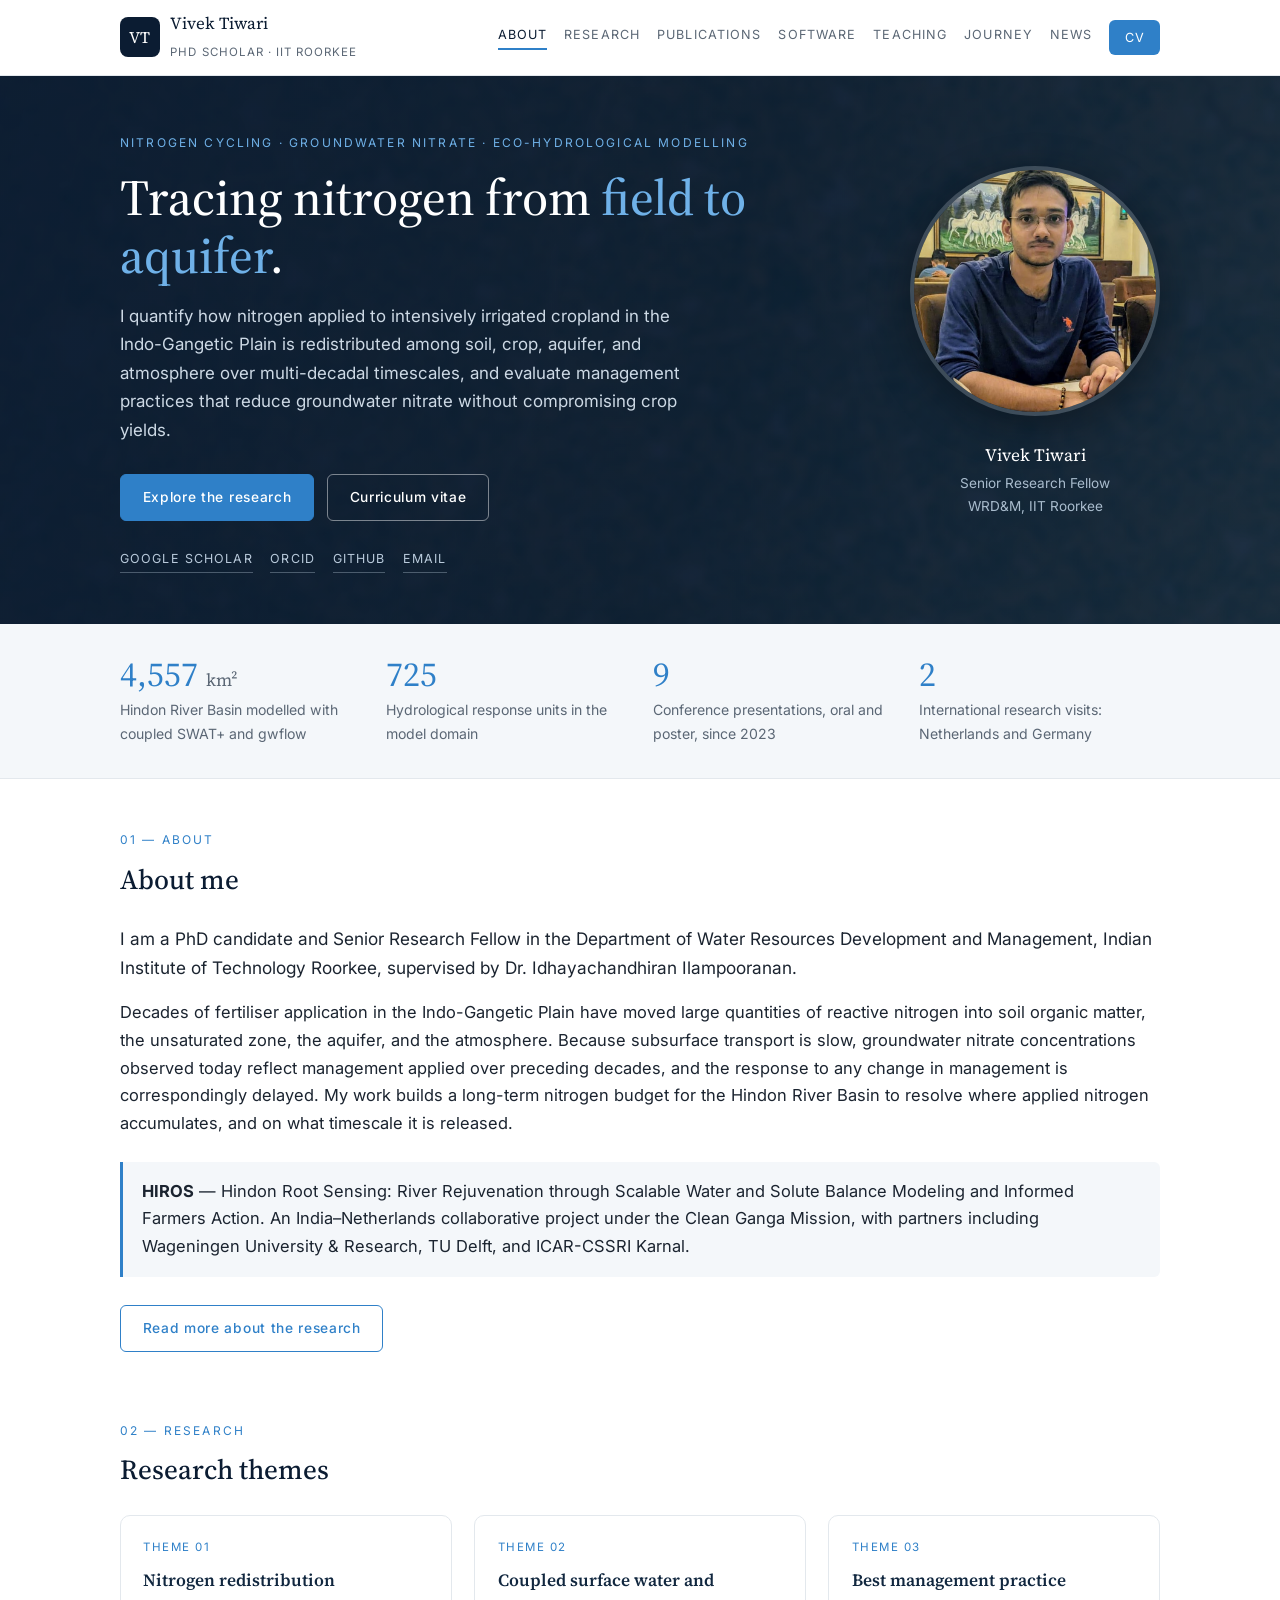
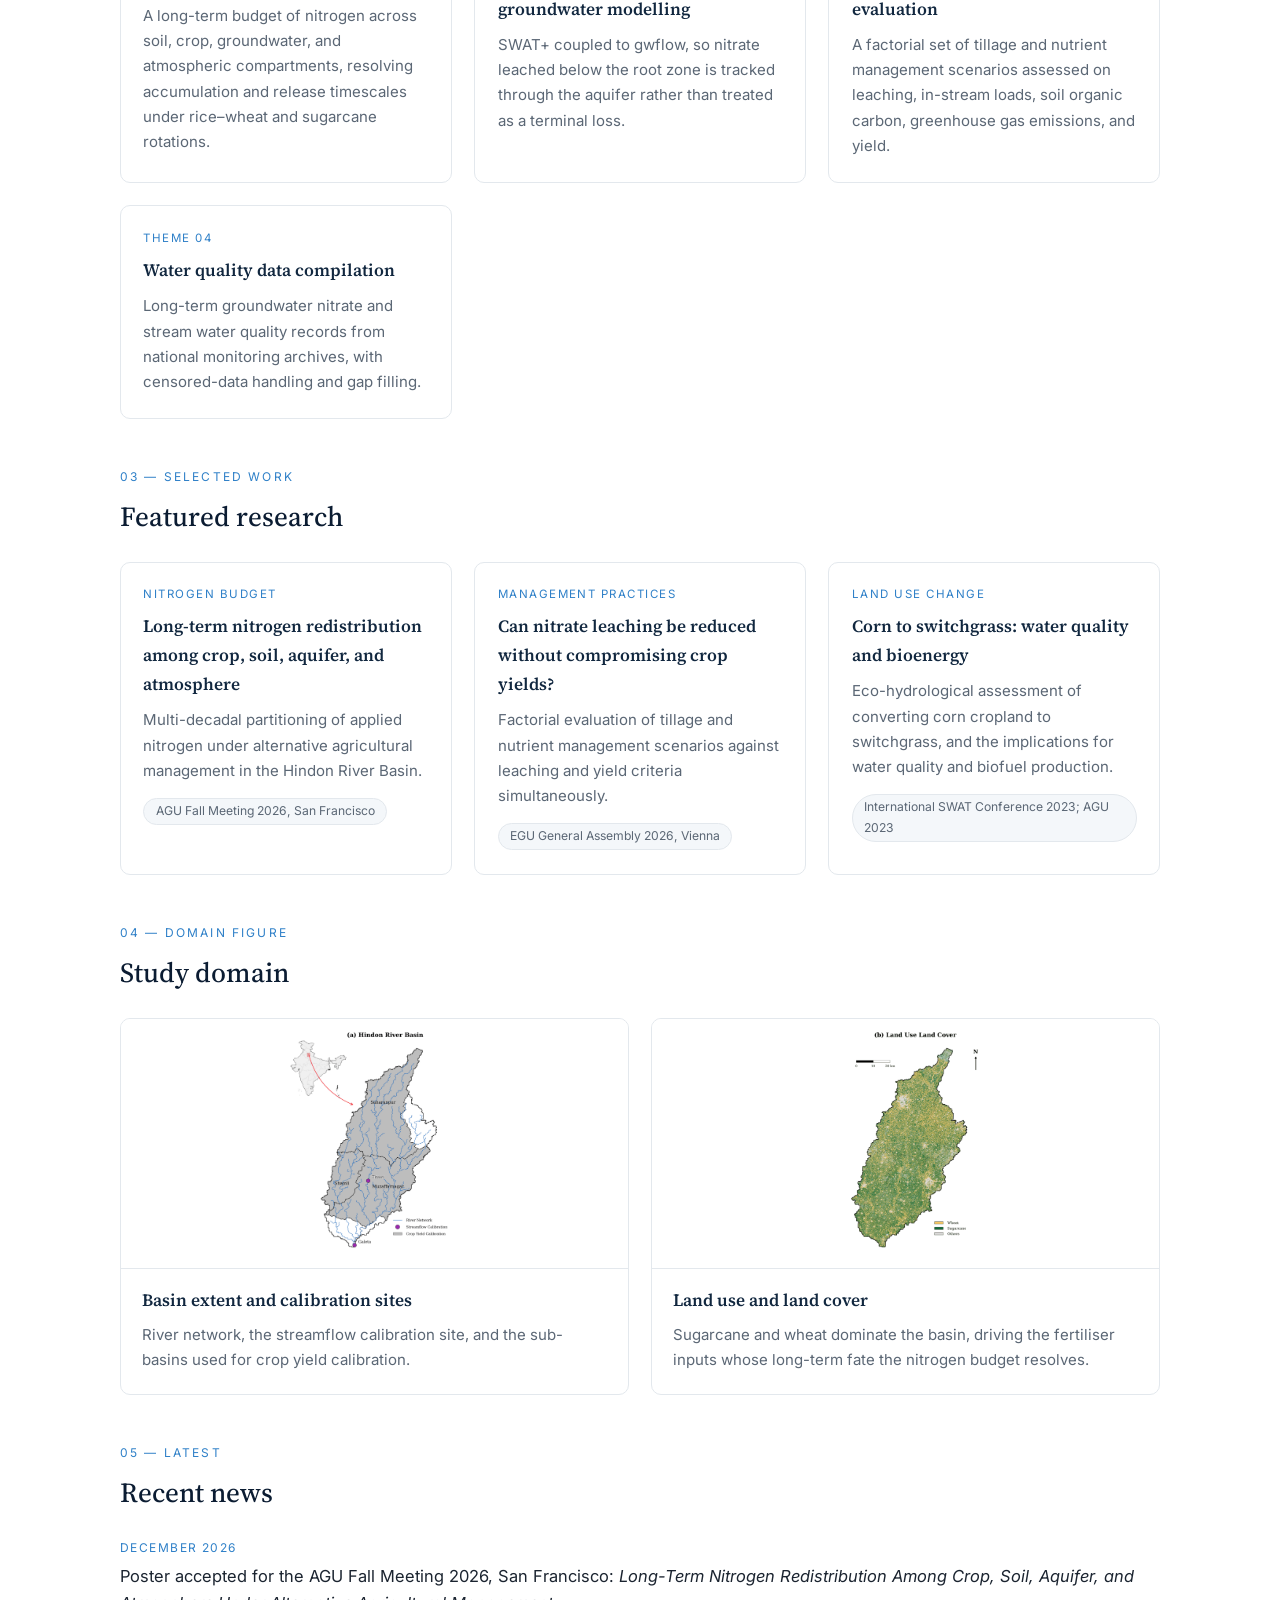
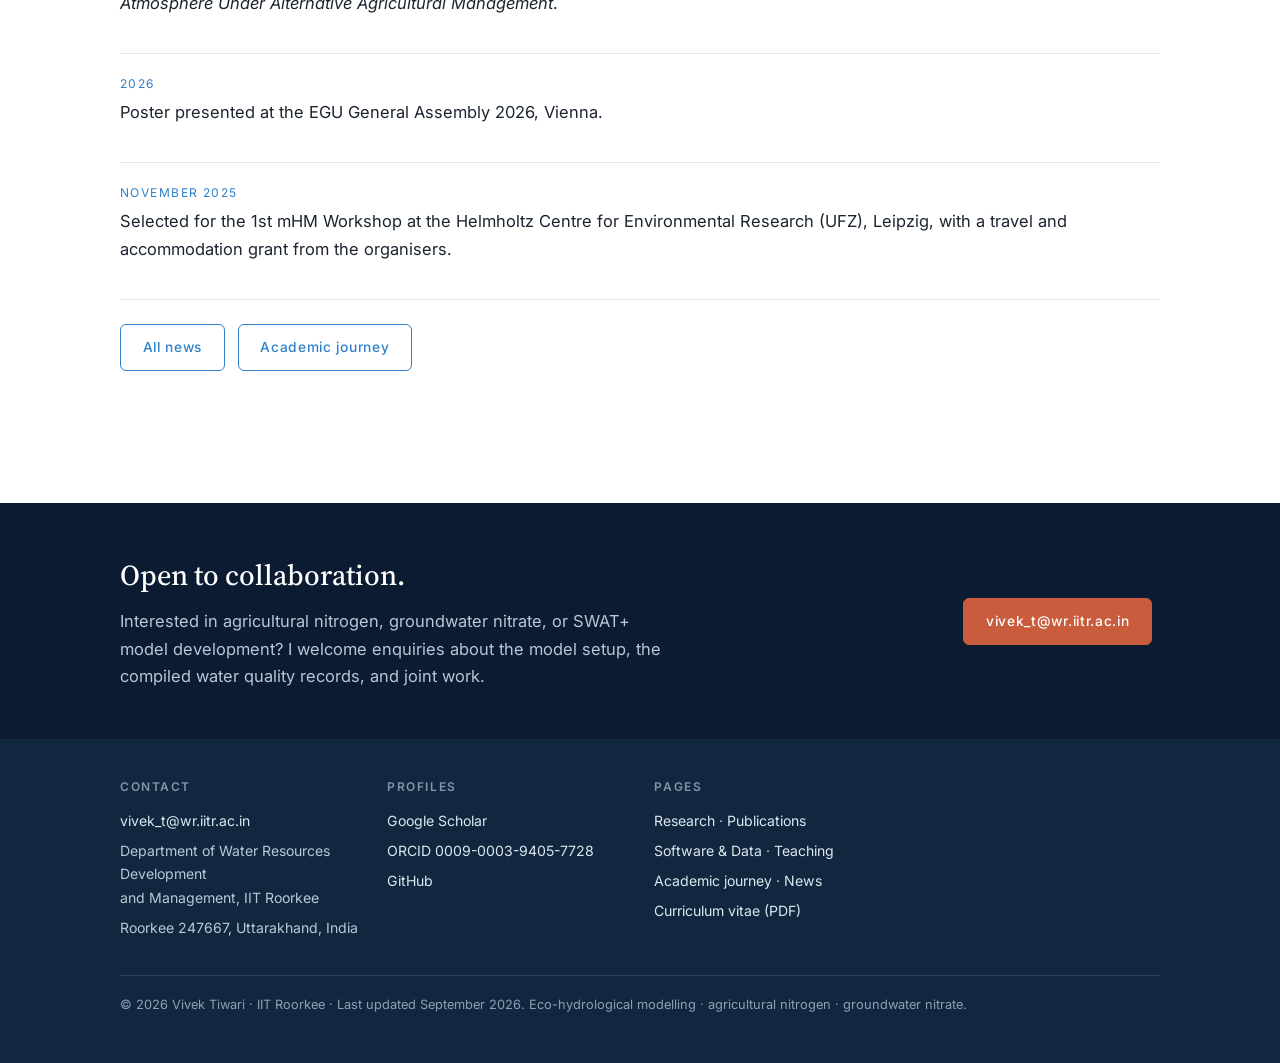
==== commit 22eeb670: "Version the stylesheet link to bypass browser cache" ====
--- a/index.html
+++ b/index.html
@@ -8,7 +8,7 @@
 <link rel="preconnect" href="https://fonts.googleapis.com">
 <link rel="preconnect" href="https://fonts.gstatic.com" crossorigin>
 <link href="https://fonts.googleapis.com/css2?family=Inter:wght@400;500;600&family=Source+Serif+4:opsz,wght@8..60,400;8..60,500;8..60,600&display=swap" rel="stylesheet">
-<link rel="stylesheet" href="style.css">
+<link rel="stylesheet" href="style.css?v=2">
 </head>
 <body>
 
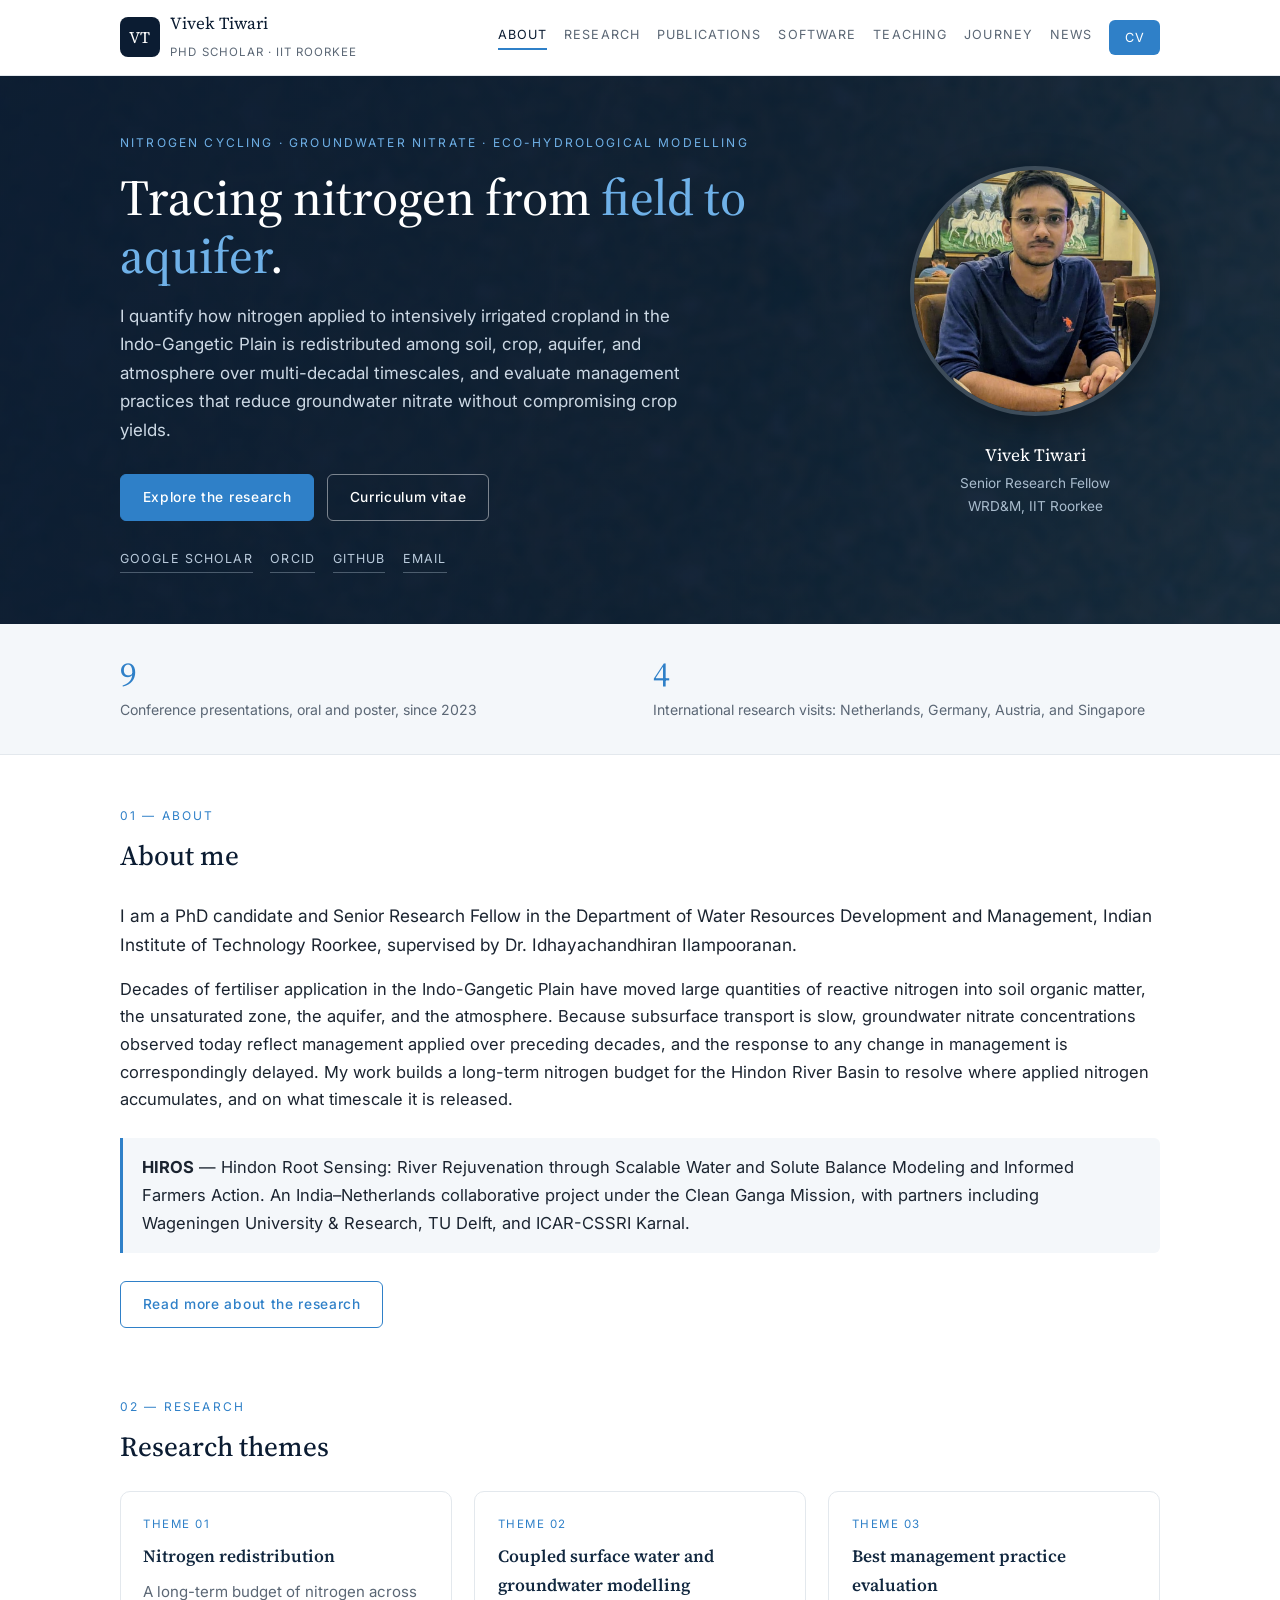
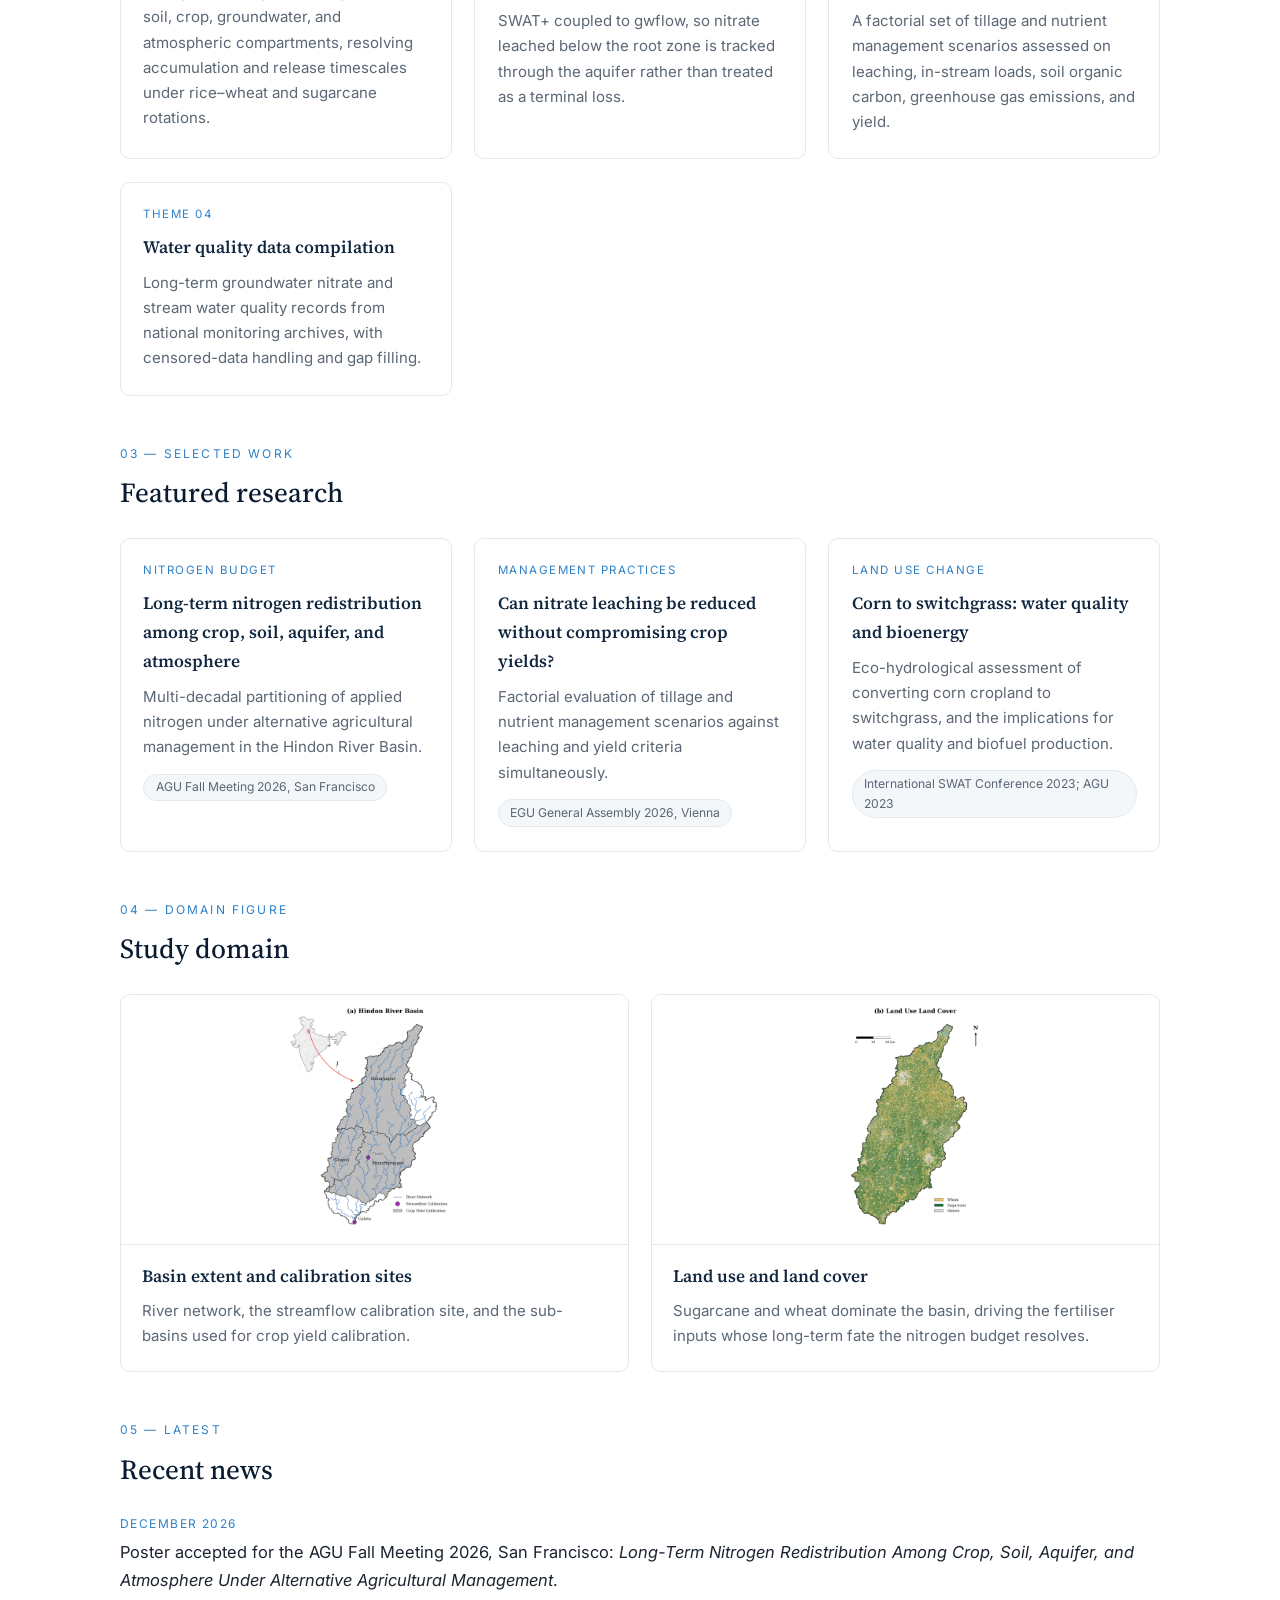
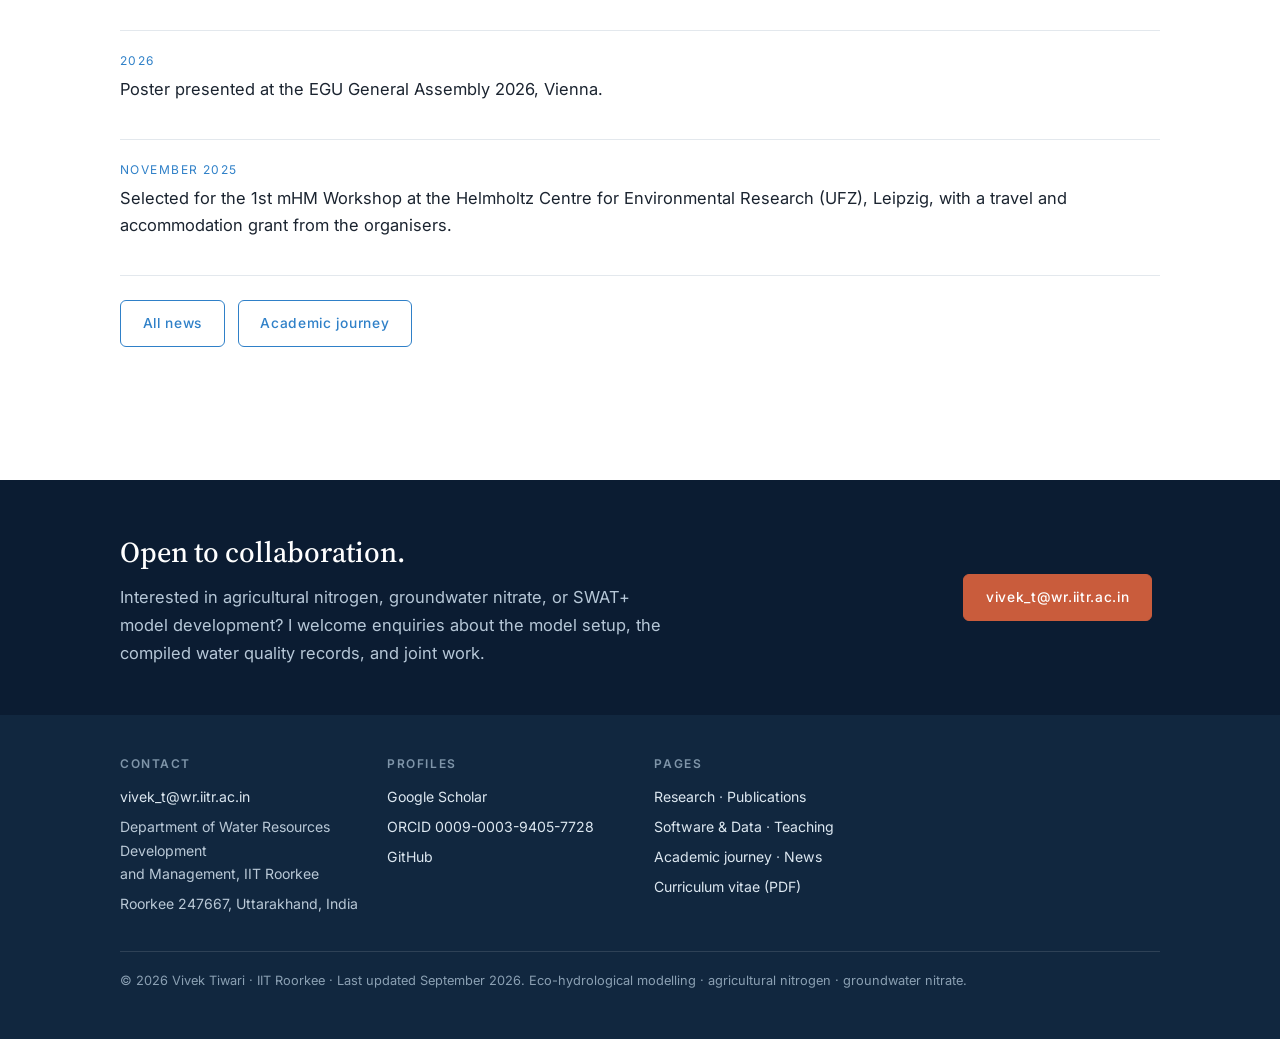
==== commit 26258210: "Update key numbers: four international visits; remove domain area and HRU count" ====
--- a/index.html
+++ b/index.html
@@ -73,20 +73,12 @@
 <section class="stats">
   <div class="inner">
     <div class="stat">
-      <span class="n">4,557 <small>km&sup2;</small></span>
-      <p>Hindon River Basin modelled with coupled SWAT+ and gwflow</p>
-    </div>
-    <div class="stat">
-      <span class="n">725</span>
-      <p>Hydrological response units in the model domain</p>
-    </div>
-    <div class="stat">
       <span class="n">9</span>
       <p>Conference presentations, oral and poster, since 2023</p>
     </div>
     <div class="stat">
-      <span class="n">2</span>
-      <p>International research visits: Netherlands and Germany</p>
+      <span class="n">4</span>
+      <p>International research visits: Netherlands, Germany, Austria, and Singapore</p>
     </div>
   </div>
 </section>
